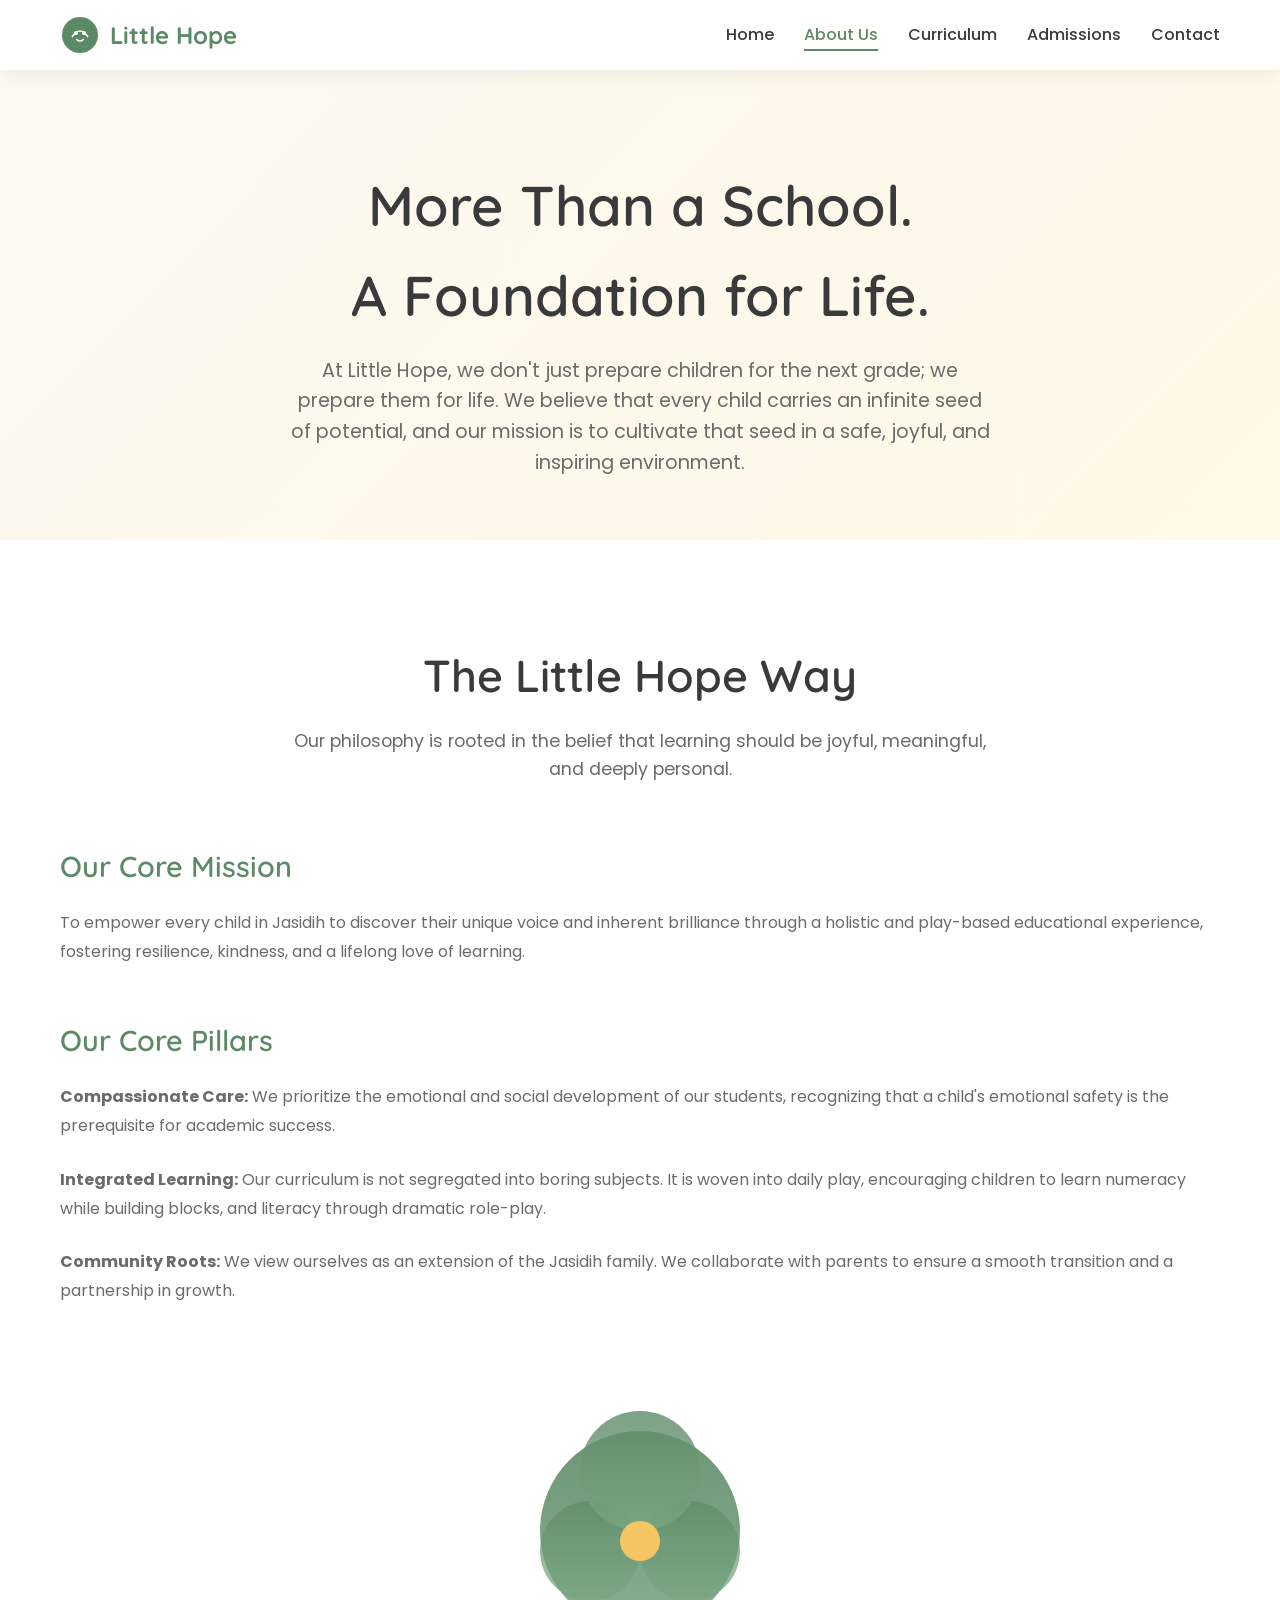
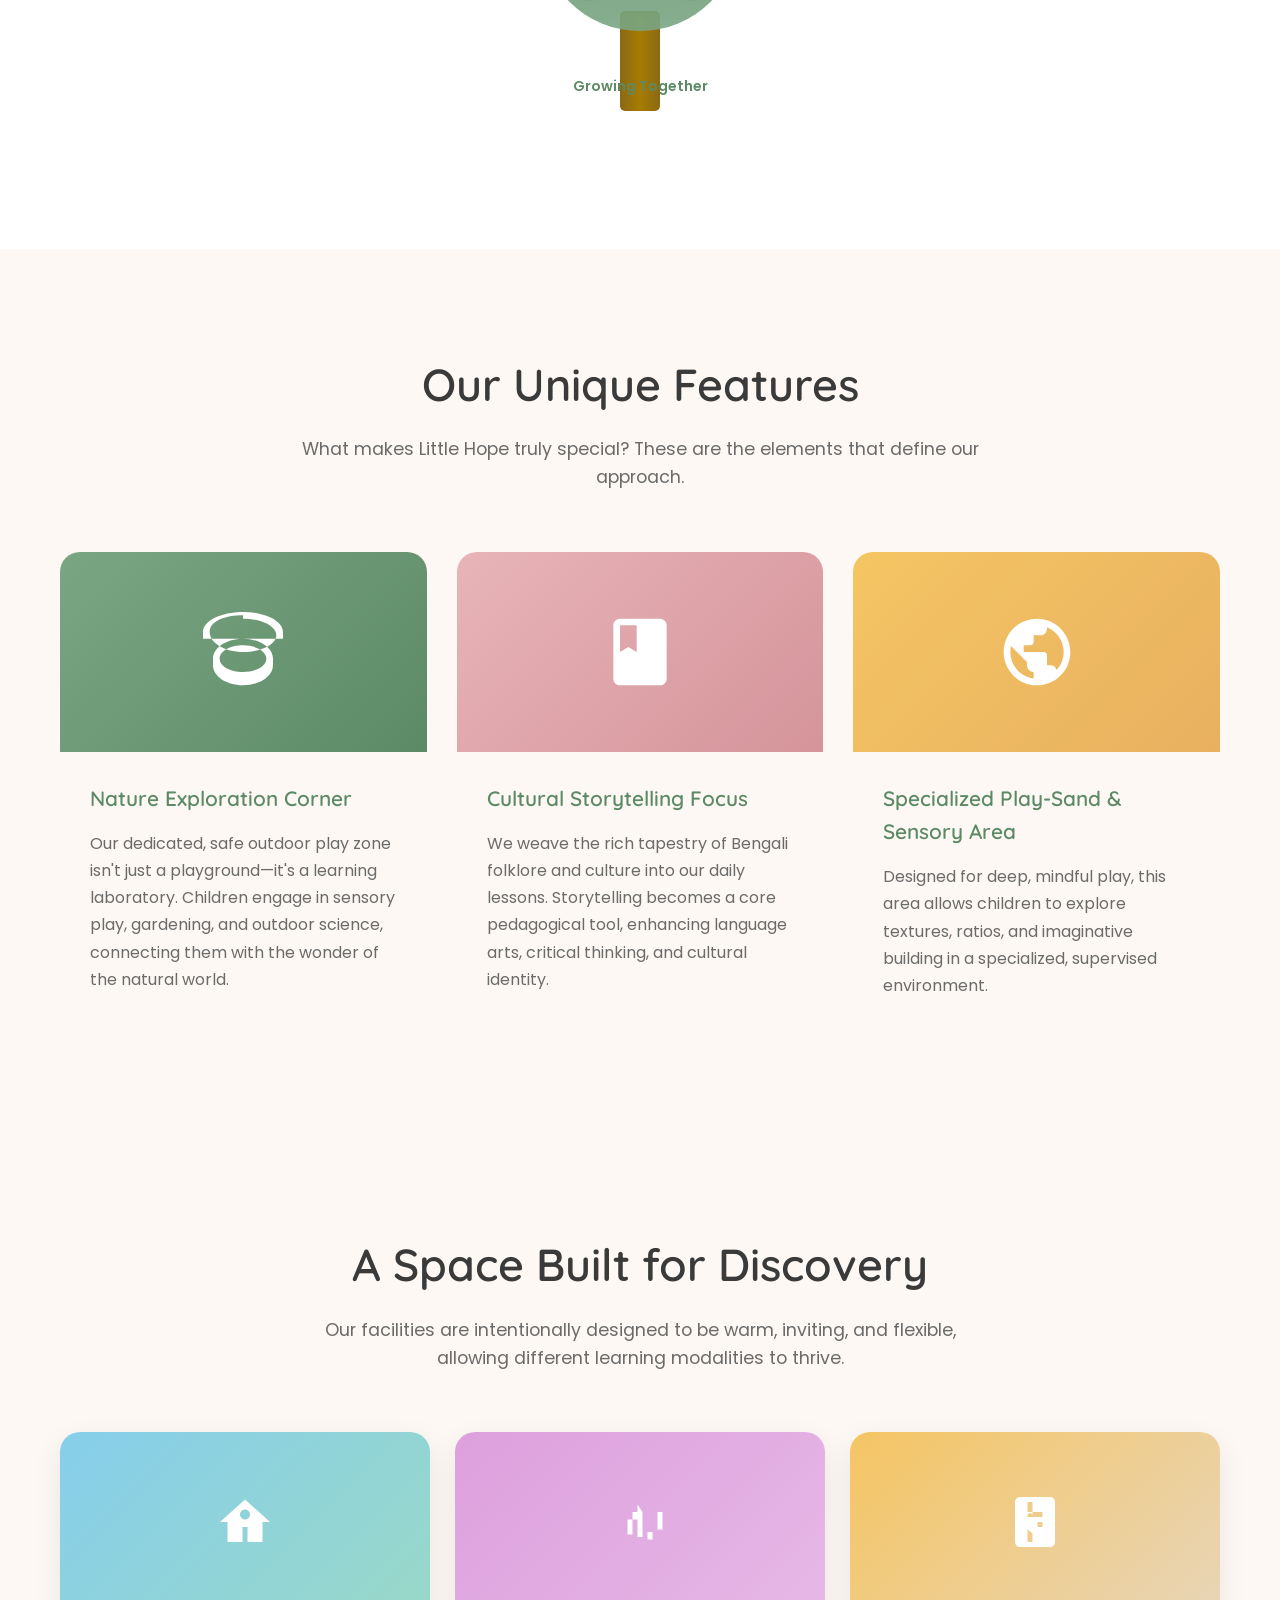
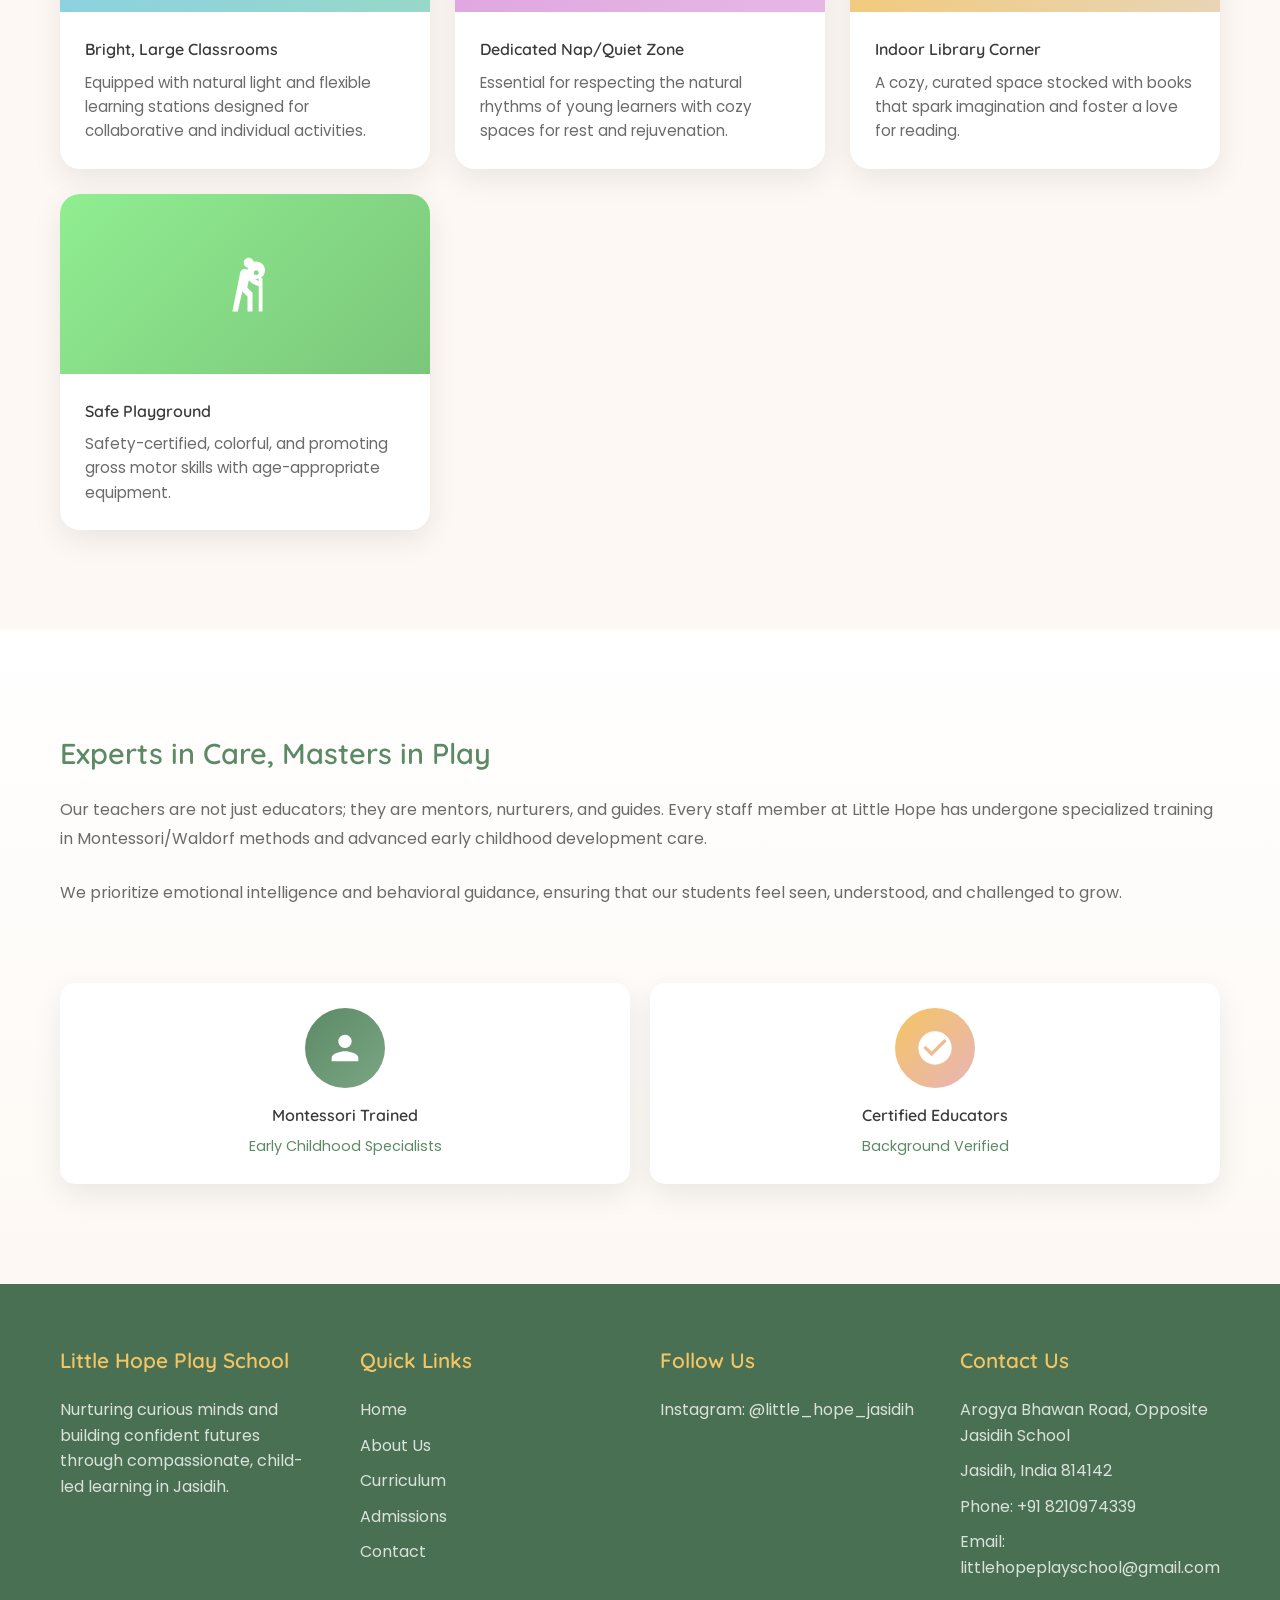
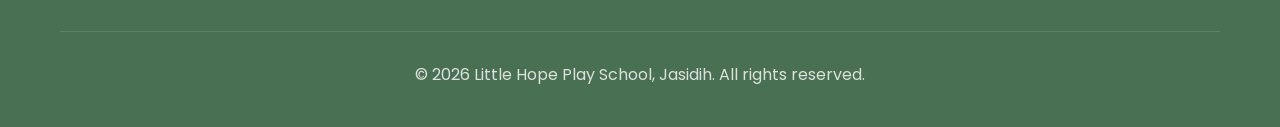
==== about.html @ 95cbd455 "Add files via upload" ====
<!DOCTYPE html>
<html lang="en">
<head>
    <meta charset="UTF-8">
    <meta name="viewport" content="width=device-width, initial-scale=1.0">
    <title>About Us | Little Hope Play School, Jasidih</title>
    <meta name="description" content="Learn about Little Hope Play School's philosophy, mission, and commitment to nurturing young minds in Jasidih.">
    <link rel="stylesheet" href="css/style.css">
</head>
<body>
    <nav class="navbar">
        <div class="container">
            <a href="index.html" class="logo">
                <svg viewBox="0 0 100 100">
                    <circle cx="50" cy="50" r="45" fill="#5D8A66"/>
                    <path d="M30 55 Q50 25 70 55" stroke="white" stroke-width="4" fill="none"/>
                    <circle cx="40" cy="45" r="5" fill="white"/>
                    <circle cx="60" cy="45" r="5" fill="white"/>
                    <path d="M40 60 Q50 70 60 60" stroke="white" stroke-width="3" fill="none"/>
                </svg>
                Little Hope
            </a>
            <ul class="nav-links">
                <li><a href="index.html">Home</a></li>
                <li><a href="about.html" class="active">About Us</a></li>
                <li><a href="curriculum.html">Curriculum</a></li>
                <li><a href="admissions.html">Admissions</a></li>
                <li><a href="contact.html">Contact</a></li>
            </ul>
            <div class="mobile-menu-btn">
                <span></span>
                <span></span>
                <span></span>
            </div>
        </div>
    </nav>

    <div class="mobile-menu">
        <a href="index.html">Home</a>
        <a href="about.html">About Us</a>
        <a href="curriculum.html">Curriculum</a>
        <a href="admissions.html">Admissions</a>
        <a href="contact.html">Contact</a>
    </div>

    <section class="hero-page">
        <div class="container">
            <h1>More Than a School.<br>A Foundation for Life.</h1>
            <p>At Little Hope, we don't just prepare children for the next grade; we prepare them for life. We believe that every child carries an infinite seed of potential, and our mission is to cultivate that seed in a safe, joyful, and inspiring environment.</p>
        </div>
    </section>

    <section class="section philosophy-section">
        <div class="container">
            <div class="section-header">
                <h2>The Little Hope Way</h2>
                <p>Our philosophy is rooted in the belief that learning should be joyful, meaningful, and deeply personal.</p>
            </div>
            <div class="philosophy-content">
                <div class="philosophy-text animate-on-scroll">
                    <h3>Our Core Mission</h3>
                    <p>To empower every child in Jasidih to discover their unique voice and inherent brilliance through a holistic and play-based educational experience, fostering resilience, kindness, and a lifelong love of learning.</p>
                    <br>
                    <h3>Our Core Pillars</h3>
                    <p><strong>Compassionate Care:</strong> We prioritize the emotional and social development of our students, recognizing that a child's emotional safety is the prerequisite for academic success.</p>
                    <p><strong>Integrated Learning:</strong> Our curriculum is not segregated into boring subjects. It is woven into daily play, encouraging children to learn numeracy while building blocks, and literacy through dramatic role-play.</p>
                    <p><strong>Community Roots:</strong> We view ourselves as an extension of the Jasidih family. We collaborate with parents to ensure a smooth transition and a partnership in growth.</p>
                </div>
                <div class="philosophy-visual animate-on-scroll">
                    <svg class="tree-visual" viewBox="0 0 300 350">
                        <defs>
                            <linearGradient id="trunkGrad" x1="0%" y1="0%" x2="100%" y2="0%">
                                <stop offset="0%" style="stop-color:#8B6914"/>
                                <stop offset="50%" style="stop-color:#A67C00"/>
                                <stop offset="100%" style="stop-color:#8B6914"/>
                            </linearGradient>
                            <linearGradient id="leafGrad" x1="0%" y1="0%" x2="0%" y2="100%">
                                <stop offset="0%" style="stop-color:#5D8A66"/>
                                <stop offset="100%" style="stop-color:#7AA683"/>
                            </linearGradient>
                        </defs>
                        <rect x="130" y="220" width="40" height="100" fill="url(#trunkGrad)" rx="5"/>
                        <circle cx="150" cy="140" r="100" fill="url(#leafGrad)" opacity="0.9"/>
                        <circle cx="100" cy="160" r="50" fill="url(#leafGrad)" opacity="0.7"/>
                        <circle cx="200" cy="160" r="50" fill="url(#leafGrad)" opacity="0.7"/>
                        <circle cx="150" cy="80" r="60" fill="url(#leafGrad)" opacity="0.8"/>
                        <circle cx="150" cy="150" r="20" fill="#F5C563"/>
                        <text x="150" y="300" text-anchor="middle" fill="#5D8A66" font-size="14" font-weight="600">Growing Together</text>
                    </svg>
                </div>
            </div>
        </div>
    </section>

    <section class="section">
        <div class="container">
            <div class="section-header">
                <h2>Our Unique Features</h2>
                <p>What makes Little Hope truly special? These are the elements that define our approach.</p>
            </div>
            <div class="features-grid">
                <div class="feature-card animate-on-scroll">
                    <div class="feature-image">
                        <svg viewBox="0 0 24 24">
                            <path d="M12 22c4.97 0 9-2.69 9-6v-2c0-3.31-4.03-6-9-6s-9 2.69-9 6v2c0 3.31 4.03 6 9 6zm0-12c3.87 0 7 1.79 7 4s-3.13 4-7 4-7-1.79-7-4 3.13-4 7-4zm0-8c5.52 0 10 2.24 10 5s-4.48 5-10 5S2 9.24 2 6s4.48-5 10-5zm0-2c-6.63 0-12 2.69-12 6v2h24v-2c0-3.31-5.37-6-12-6z"/>
                        </svg>
                    </div>
                    <div class="feature-content">
                        <h3>Nature Exploration Corner</h3>
                        <p>Our dedicated, safe outdoor play zone isn't just a playground—it's a learning laboratory. Children engage in sensory play, gardening, and outdoor science, connecting them with the wonder of the natural world.</p>
                    </div>
                </div>
                <div class="feature-card animate-on-scroll">
                    <div class="feature-image" style="background: linear-gradient(135deg, #E8B4B8, #D4949A);">
                        <svg viewBox="0 0 24 24">
                            <path d="M18 2H6c-1.1 0-2 .9-2 2v16c0 1.1.9 2 2 2h12c1.1 0 2-.9 2-2V4c0-1.1-.9-2-2-2zM6 4h5v8l-2.5-1.5L6 12V4z"/>
                        </svg>
                    </div>
                    <div class="feature-content">
                        <h3>Cultural Storytelling Focus</h3>
                        <p>We weave the rich tapestry of Bengali folklore and culture into our daily lessons. Storytelling becomes a core pedagogical tool, enhancing language arts, critical thinking, and cultural identity.</p>
                    </div>
                </div>
                <div class="feature-card animate-on-scroll">
                    <div class="feature-image" style="background: linear-gradient(135deg, #F5C563, #E8B060);">
                        <svg viewBox="0 0 24 24">
                            <path d="M12 2C6.48 2 2 6.48 2 12s4.48 10 10 10 10-4.48 10-10S17.52 2 12 2zm-1 17.93c-3.95-.49-7-3.85-7-7.93 0-.62.08-1.21.21-1.79L9 15v1c0 1.1.9 2 2 2v1.93zm6.9-2.54c-.26-.81-1-1.39-1.9-1.39h-1v-3c0-.55-.45-1-1-1H8v-2h2c.55 0 1-.45 1-1V7h2c1.1 0 2-.9 2-2v-.41c2.93 1.19 5 4.06 5 7.41 0 2.08-.8 3.97-2.1 5.39z"/>
                        </svg>
                    </div>
                    <div class="feature-content">
                        <h3>Specialized Play-Sand & Sensory Area</h3>
                        <p>Designed for deep, mindful play, this area allows children to explore textures, ratios, and imaginative building in a specialized, supervised environment.</p>
                    </div>
                </div>
            </div>
        </div>
    </section>

    <section class="section" style="background: var(--cream);">
        <div class="container">
            <div class="section-header">
                <h2>A Space Built for Discovery</h2>
                <p>Our facilities are intentionally designed to be warm, inviting, and flexible, allowing different learning modalities to thrive.</p>
            </div>
            <div class="facilities-gallery">
                <div class="facility-item animate-on-scroll">
                    <div class="facility-image" style="background: linear-gradient(135deg, #87CEEB, #98D8C8);">
                        <svg viewBox="0 0 24 24">
                            <path d="M12 3L2 12h3v8h6v-6h2v6h6v-8h3L12 3zm0 8c-1.1 0-2-.9-2-2s.9-2 2-2 2 .9 2 2-.9 2-2 2z"/>
                        </svg>
                    </div>
                    <div class="facility-info">
                        <h4>Bright, Large Classrooms</h4>
                        <p>Equipped with natural light and flexible learning stations designed for collaborative and individual activities.</p>
                    </div>
                </div>
                <div class="facility-item animate-on-scroll">
                    <div class="facility-image" style="background: linear-gradient(135deg, #DDA0DD, #E6B8E6);">
                        <svg viewBox="0 0 24 24">
                            <path d="M9 11H7v6h2v-6zm4-3h-2v10h2V8zm4 8h-2v3h2v-3zm4-8h-2v7h2V5zm-8 0H9v3h2V5z"/>
                        </svg>
                    </div>
                    <div class="facility-info">
                        <h4>Dedicated Nap/Quiet Zone</h4>
                        <p>Essential for respecting the natural rhythms of young learners with cozy spaces for rest and rejuvenation.</p>
                    </div>
                </div>
                <div class="facility-item animate-on-scroll">
                    <div class="facility-image" style="background: linear-gradient(135deg, #F5C563, #E8D5B7);">
                        <svg viewBox="0 0 24 24">
                            <path d="M18 2H6c-1.1 0-2 .9-2 2v16c0 1.1.9 2 2 2h12c1.1 0 2-.9 2-2V4c0-1.1-.9-2-2-2zM9 4h2v5l-1-.75L9 9V4zm6 16H9v-5l1 .75 1 .75V20zm0-6h-2v-2h2v2zm0-4H9v-2h6v2z"/>
                        </svg>
                    </div>
                    <div class="facility-info">
                        <h4>Indoor Library Corner</h4>
                        <p>A cozy, curated space stocked with books that spark imagination and foster a love for reading.</p>
                    </div>
                </div>
                <div class="facility-item animate-on-scroll">
                    <div class="facility-image" style="background: linear-gradient(135deg, #90EE90, #7BC67B);">
                        <svg viewBox="0 0 24 24">
                            <path d="M13.5 5.5c1.1 0 2-.9 2-2s-.9-2-2-2-2 .9-2 2 .9 2 2 2zm4 5.28c-1.23-.37-2.22-1.17-2.8-2.18l-1-1.6c-.41-.65-1.11-1-1.84-1-.78 0-1.59.5-1.78 1.44S7 23 7 23h2.1l1.8-8 2.1 2v6h2v-7.5l-2.1-2 .6-3c1 1.15 2.41 2.01 4 2.34V23H19V9.78c-.52-.28-1.08-.52-1.5-.77zM16.5 3c-1.93 0-3.5 1.57-3.5 3.5s1.57 3.5 3.5 3.5 3.5-1.57 3.5-3.5-1.57-3.5-3.5-3.5zm0 5.5c-.55 0-1-.45-1-1s.45-1 1-1 1 .45 1 1-.45 1-1 1z"/>
                        </svg>
                    </div>
                    <div class="facility-info">
                        <h4>Safe Playground</h4>
                        <p>Safety-certified, colorful, and promoting gross motor skills with age-appropriate equipment.</p>
                    </div>
                </div>
            </div>
        </div>
    </section>

    <section class="section educators-section">
        <div class="container">
            <div class="educators-content">
                <div class="educators-text animate-on-scroll">
                    <h3>Experts in Care, Masters in Play</h3>
                    <p>Our teachers are not just educators; they are mentors, nurturers, and guides. Every staff member at Little Hope has undergone specialized training in Montessori/Waldorf methods and advanced early childhood development care.</p>
                    <p>We prioritize emotional intelligence and behavioral guidance, ensuring that our students feel seen, understood, and challenged to grow.</p>
                </div>
                <div class="educators-visual animate-on-scroll">
                    <div class="educator-card">
                        <div class="educator-avatar">
                            <svg viewBox="0 0 24 24">
                                <path d="M12 12c2.21 0 4-1.79 4-4s-1.79-4-4-4-4 1.79-4 4 1.79 4 4 4zm0 2c-2.67 0-8 1.34-8 4v2h16v-2c0-2.66-5.33-4-8-4z"/>
                            </svg>
                        </div>
                        <h4>Montessori Trained</h4>
                        <span>Early Childhood Specialists</span>
                    </div>
                    <div class="educator-card">
                        <div class="educator-avatar" style="background: linear-gradient(135deg, var(--secondary), var(--accent));">
                            <svg viewBox="0 0 24 24">
                                <path d="M12 2C6.48 2 2 6.48 2 12s4.48 10 10 10 10-4.48 10-10S17.52 2 12 2zm-2 15l-5-5 1.41-1.41L10 14.17l7.59-7.59L19 8l-9 9z"/>
                            </svg>
                        </div>
                        <h4>Certified Educators</h4>
                        <span>Background Verified</span>
                    </div>
                </div>
            </div>
        </div>
    </section>

    <footer class="footer">
        <div class="container">
            <div class="footer-grid">
                <div>
                    <h4>Little Hope Play School</h4>
                    <p>Nurturing curious minds and building confident futures through compassionate, child-led learning in Jasidih.</p>
                </div>
                <div>
                    <h4>Quick Links</h4>
                    <p><a href="index.html">Home</a></p>
                    <p><a href="about.html">About Us</a></p>
                    <p><a href="curriculum.html">Curriculum</a></p>
                    <p><a href="admissions.html">Admissions</a></p>
                    <p><a href="contact.html">Contact</a></p>
                </div>
                <div>
                    <h4>Follow Us</h4>
                    <p><a href="https://instagram.com/little_hope_jasidih" target="_blank">Instagram: @little_hope_jasidih</a></p>
                </div>
                <div>
                    <h4>Contact Us</h4>
                    <p>Arogya Bhawan Road, Opposite Jasidih School</p>
                    <p>Jasidih, India 814142</p>
                    <p>Phone: +91 8210974339</p>
                    <p>Email: littlehopeplayschool@gmail.com</p>
                </div>
            </div>
            <div class="footer-bottom">
                <p>&copy; 2026 Little Hope Play School, Jasidih. All rights reserved.</p>
            </div>
        </div>
    </footer>

    <script src="js/script.js"></script>
</body>
</html>
---- css/style.css ----
@import url('https://fonts.googleapis.com/css2?family=Poppins:wght@300;400;500;600;700&family=Quicksand:wght@400;500;600;700&display=swap');

:root {
    --primary: #5D8A66;
    --primary-light: #7AA683;
    --primary-dark: #4A7053;
    --secondary: #F5C563;
    --accent: #E8B4B8;
    --cream: #FDF8F3;
    --light-wood: #E8D5B7;
    --pale-yellow: #FFF9E6;
    --white: #FFFFFF;
    --text-dark: #3A3A3A;
    --text-light: #6B6B6B;
    --shadow: rgba(0, 0, 0, 0.08);
    --shadow-hover: rgba(0, 0, 0, 0.15);
}

* {
    margin: 0;
    padding: 0;
    box-sizing: border-box;
}

html {
    scroll-behavior: smooth;
}

body {
    font-family: 'Poppins', sans-serif;
    background-color: var(--cream);
    color: var(--text-dark);
    line-height: 1.6;
    overflow-x: hidden;
}

h1, h2, h3, h4, h5, h6 {
    font-family: 'Quicksand', sans-serif;
    font-weight: 600;
}

a {
    text-decoration: none;
    color: inherit;
}

img {
    max-width: 100%;
    height: auto;
}

.container {
    max-width: 1200px;
    margin: 0 auto;
    padding: 0 20px;
}

.btn {
    display: inline-flex;
    align-items: center;
    gap: 8px;
    padding: 14px 28px;
    border-radius: 50px;
    font-weight: 500;
    font-size: 1rem;
    cursor: pointer;
    transition: all 0.3s ease;
    border: none;
}

.btn-primary {
    background: linear-gradient(135deg, var(--primary), var(--primary-light));
    color: var(--white);
    box-shadow: 0 4px 15px rgba(93, 138, 102, 0.3);
}

.btn-primary:hover {
    transform: translateY(-2px);
    box-shadow: 0 6px 20px rgba(93, 138, 102, 0.4);
}

.btn-secondary {
    background: transparent;
    color: var(--primary);
    border: 2px solid var(--primary);
}

.btn-secondary:hover {
    background: var(--primary);
    color: var(--white);
}

.navbar {
    position: fixed;
    top: 0;
    left: 0;
    right: 0;
    background: rgba(255, 255, 255, 0.95);
    backdrop-filter: blur(10px);
    z-index: 1000;
    padding: 15px 0;
    box-shadow: 0 2px 20px var(--shadow);
}

.navbar .container {
    display: flex;
    justify-content: space-between;
    align-items: center;
}

.logo {
    display: flex;
    align-items: center;
    gap: 10px;
    font-family: 'Quicksand', sans-serif;
    font-size: 1.5rem;
    font-weight: 700;
    color: var(--primary);
}

.logo svg {
    width: 40px;
    height: 40px;
}

.nav-links {
    display: flex;
    gap: 30px;
    list-style: none;
}

.nav-links a {
    font-weight: 500;
    color: var(--text-dark);
    transition: color 0.3s ease;
    position: relative;
}

.nav-links a::after {
    content: '';
    position: absolute;
    bottom: -5px;
    left: 0;
    width: 0;
    height: 2px;
    background: var(--primary);
    transition: width 0.3s ease;
}

.nav-links a:hover::after,
.nav-links a.active::after {
    width: 100%;
}

.nav-links a:hover,
.nav-links a.active {
    color: var(--primary);
}

.mobile-menu-btn {
    display: none;
    flex-direction: column;
    gap: 5px;
    cursor: pointer;
    padding: 5px;
}

.mobile-menu-btn span {
    width: 25px;
    height: 3px;
    background: var(--primary);
    border-radius: 3px;
    transition: all 0.3s ease;
}

.mobile-menu {
    display: none;
    position: fixed;
    top: 70px;
    left: 0;
    right: 0;
    background: var(--white);
    padding: 20px;
    box-shadow: 0 10px 30px var(--shadow);
}

.mobile-menu.active {
    display: block;
}

.mobile-menu a {
    display: block;
    padding: 15px 0;
    border-bottom: 1px solid rgba(0,0,0,0.05);
    font-weight: 500;
}

.hero {
    min-height: 100vh;
    display: flex;
    align-items: center;
    padding-top: 80px;
    background: linear-gradient(135deg, var(--cream) 0%, var(--pale-yellow) 100%);
    position: relative;
    overflow: hidden;
}

.hero .container {
    display: flex;
    align-items: center;
    justify-content: space-between;
    gap: 50px;
}

.hero::before {
    content: '';
    position: absolute;
    top: -50%;
    right: -20%;
    width: 60%;
    height: 150%;
    background: radial-gradient(circle, rgba(245, 197, 99, 0.2) 0%, transparent 70%);
    border-radius: 50%;
}

.hero-content {
    flex: 1;
    max-width: 600px;
    z-index: 1;
}

.hero-image {
    flex: 1;
    display: flex;
    justify-content: flex-end;
    align-items: center;
    max-width: 600px;
}

.hero-image img {
    border-radius: 30px;
    box-shadow: 0 30px 60px var(--shadow);
    max-width: 100%;
    height: auto;
}

.hero h1 {
    font-size: clamp(2.5rem, 5vw, 4rem);
    color: var(--text-dark);
    margin-bottom: 20px;
    line-height: 1.2;
}

.hero h1 span {
    color: var(--primary);
}

.hero p {
    font-size: 1.2rem;
    color: var(--text-light);
    margin-bottom: 30px;
}

.hero-btns {
    display: flex;
    gap: 15px;
    flex-wrap: wrap;
}

.hero-image {
    position: absolute;
    right: 5%;
    bottom: 10%;
    width: 45%;
    max-width: 600px;
}

.hero-image img {
    border-radius: 30px;
    box-shadow: 0 30px 60px var(--shadow);
}

.section {
    padding: 100px 0;
}

.section-header {
    text-align: center;
    max-width: 700px;
    margin: 0 auto 60px;
}

.section-header h2 {
    font-size: clamp(2rem, 4vw, 2.8rem);
    color: var(--text-dark);
    margin-bottom: 15px;
}

.section-header p {
    color: var(--text-light);
    font-size: 1.1rem;
}

.trust-pillars {
    background: var(--white);
}

.pillars-grid {
    display: grid;
    grid-template-columns: repeat(auto-fit, minmax(300px, 1fr));
    gap: 30px;
}

.pillar-card {
    background: var(--cream);
    padding: 40px 30px;
    border-radius: 20px;
    text-align: center;
    transition: all 0.4s ease;
    border: 2px solid transparent;
}

.pillar-card:hover {
    transform: translateY(-10px);
    border-color: var(--primary-light);
    box-shadow: 0 20px 40px var(--shadow);
}

.pillar-icon {
    width: 80px;
    height: 80px;
    background: linear-gradient(135deg, var(--primary), var(--primary-light));
    border-radius: 50%;
    display: flex;
    align-items: center;
    justify-content: center;
    margin: 0 auto 25px;
    transition: transform 0.4s ease;
}

.pillar-card:hover .pillar-icon {
    transform: scale(1.1);
}

.pillar-icon svg {
    width: 40px;
    height: 40px;
    fill: var(--white);
}

.pillar-card h3 {
    font-size: 1.4rem;
    color: var(--primary);
    margin-bottom: 15px;
}

.pillar-card p {
    color: var(--text-light);
    line-height: 1.7;
}

.curriculum-sneak {
    background: linear-gradient(180deg, var(--cream) 0%, var(--pale-yellow) 100%);
}

.curriculum-content {
    display: grid;
    grid-template-columns: 1fr 1fr;
    gap: 50px;
    align-items: center;
}

.curriculum-text h3 {
    font-size: 1.8rem;
    color: var(--primary);
    margin-bottom: 20px;
}

.curriculum-text p {
    color: var(--text-light);
    margin-bottom: 25px;
    line-height: 1.8;
}

.curriculum-image {
    position: relative;
}

.curriculum-image img {
    border-radius: 20px;
    box-shadow: 0 20px 40px var(--shadow);
}

.testimonials {
    background: var(--white);
}

.testimonials-slider {
    display: flex;
    gap: 30px;
    overflow-x: auto;
    scroll-snap-type: x mandatory;
    -webkit-overflow-scrolling: touch;
    scrollbar-width: none;
    padding: 20px 0;
}

.testimonials-slider::-webkit-scrollbar {
    display: none;
}

.testimonial-card {
    flex: 0 0 350px;
    background: var(--cream);
    padding: 35px;
    border-radius: 20px;
    scroll-snap-align: start;
    position: relative;
}

.testimonial-card::before {
    content: '"';
    position: absolute;
    top: 20px;
    right: 30px;
    font-size: 5rem;
    font-family: Georgia, serif;
    color: var(--primary-light);
    opacity: 0.3;
}

.testimonial-card p {
    font-style: italic;
    color: var(--text-dark);
    margin-bottom: 20px;
    line-height: 1.7;
}

.testimonial-author {
    display: flex;
    align-items: center;
    gap: 15px;
}

.author-avatar {
    width: 50px;
    height: 50px;
    background: linear-gradient(135deg, var(--primary), var(--secondary));
    border-radius: 50%;
    display: flex;
    align-items: center;
    justify-content: center;
    color: var(--white);
    font-weight: 600;
}

.author-info h4 {
    color: var(--text-dark);
    font-weight: 600;
}

.author-info span {
    color: var(--text-light);
    font-size: 0.9rem;
}

.location-tease {
    background: linear-gradient(180deg, var(--cream) 0%, var(--white) 100%);
}

.location-content {
    display: grid;
    grid-template-columns: 1fr 1fr;
    gap: 50px;
    align-items: center;
}

.location-text h3 {
    font-size: 1.8rem;
    color: var(--primary);
    margin-bottom: 20px;
}

.location-text p {
    color: var(--text-light);
    margin-bottom: 25px;
}

.location-map {
    border-radius: 20px;
    overflow: hidden;
    box-shadow: 0 20px 40px var(--shadow);
}

.location-map iframe {
    width: 100%;
    height: 350px;
    border: none;
}

.footer {
    background: var(--primary-dark);
    color: var(--white);
    padding: 60px 0 30px;
}

.footer-grid {
    display: grid;
    grid-template-columns: repeat(auto-fit, minmax(250px, 1fr));
    gap: 40px;
    margin-bottom: 40px;
}

.footer h4 {
    font-size: 1.3rem;
    margin-bottom: 20px;
    color: var(--secondary);
}

.footer p, .footer a {
    color: rgba(255, 255, 255, 0.8);
    margin-bottom: 10px;
}

.footer a:hover {
    color: var(--secondary);
}

.footer-bottom {
    text-align: center;
    padding-top: 30px;
    border-top: 1px solid rgba(255, 255, 255, 0.1);
}

.hero-page {
    min-height: 60vh;
    display: flex;
    align-items: center;
    justify-content: center;
    text-align: center;
    padding-top: 100px;
    background: linear-gradient(135deg, var(--cream) 0%, var(--pale-yellow) 100%);
}

.hero-page h1 {
    font-size: clamp(2.5rem, 5vw, 3.5rem);
    color: var(--text-dark);
    margin-bottom: 15px;
}

.hero-page p {
    font-size: 1.2rem;
    color: var(--text-light);
    max-width: 700px;
}

.philosophy-section {
    background: var(--white);
}

.philosophy-content {
    display: grid;
    grid-template-columns: 1fr 1fr;
    gap: 60px;
    align-items: center;
}

.philosophy-text h3 {
    font-size: 1.8rem;
    color: var(--primary);
    margin-bottom: 20px;
}

.philosophy-text p {
    color: var(--text-light);
    line-height: 1.8;
    margin-bottom: 25px;
}

.philosophy-visual {
    position: relative;
    text-align: center;
}

.tree-visual {
    width: 300px;
    height: 350px;
    margin: 0 auto;
}

.features-grid {
    display: grid;
    grid-template-columns: repeat(auto-fit, minmax(350px, 1fr));
    gap: 30px;
}

.feature-card {
    background: var(--cream);
    border-radius: 20px;
    overflow: hidden;
    transition: all 0.4s ease;
}

.feature-card:hover {
    transform: translateY(-5px);
    box-shadow: 0 20px 40px var(--shadow);
}

.feature-image {
    height: 200px;
    background: linear-gradient(135deg, var(--primary-light), var(--primary));
    display: flex;
    align-items: center;
    justify-content: center;
}

.feature-image svg {
    width: 80px;
    height: 80px;
    fill: var(--white);
}

.feature-content {
    padding: 30px;
}

.feature-content h3 {
    color: var(--primary);
    margin-bottom: 15px;
    font-size: 1.3rem;
}

.feature-content p {
    color: var(--text-light);
    line-height: 1.7;
}

.facilities-gallery {
    display: grid;
    grid-template-columns: repeat(auto-fit, minmax(280px, 1fr));
    gap: 25px;
}

.facility-item {
    background: var(--white);
    border-radius: 20px;
    overflow: hidden;
    box-shadow: 0 10px 30px var(--shadow);
}

.facility-image {
    height: 180px;
    background: linear-gradient(135deg, var(--secondary), var(--accent));
    display: flex;
    align-items: center;
    justify-content: center;
}

.facility-image svg {
    width: 60px;
    height: 60px;
    fill: var(--white);
}

.facility-info {
    padding: 25px;
}

.facility-info h4 {
    color: var(--text-dark);
    margin-bottom: 8px;
}

.facility-info p {
    color: var(--text-light);
    font-size: 0.95rem;
}

.educators-section {
    background: linear-gradient(180deg, var(--white) 0%, var(--cream) 100%);
}

.educators-content {
    display: grid;
    grid-template-columns: 1fr 1fr;
    gap: 50px;
    align-items: center;
}

.educators-text h3 {
    font-size: 1.8rem;
    color: var(--primary);
    margin-bottom: 20px;
}

.educators-text p {
    color: var(--text-light);
    line-height: 1.8;
    margin-bottom: 25px;
}

.educators-visual {
    display: flex;
    gap: 20px;
}

.educator-card {
    flex: 1;
    background: var(--white);
    border-radius: 15px;
    padding: 25px;
    text-align: center;
    box-shadow: 0 10px 30px var(--shadow);
}

.educator-avatar {
    width: 80px;
    height: 80px;
    background: linear-gradient(135deg, var(--primary), var(--primary-light));
    border-radius: 50%;
    margin: 0 auto 15px;
    display: flex;
    align-items: center;
    justify-content: center;
}

.educator-avatar svg {
    width: 40px;
    height: 40px;
    fill: var(--white);
}

.educator-card h4 {
    color: var(--text-dark);
    margin-bottom: 5px;
}

.educator-card span {
    color: var(--primary);
    font-size: 0.9rem;
}

.program-tabs {
    display: flex;
    gap: 10px;
    margin-bottom: 40px;
    flex-wrap: wrap;
    justify-content: center;
}

.program-tab {
    padding: 12px 25px;
    border: 2px solid var(--primary);
    border-radius: 50px;
    background: transparent;
    color: var(--primary);
    font-weight: 500;
    cursor: pointer;
    transition: all 0.3s ease;
}

.program-tab.active,
.program-tab:hover {
    background: var(--primary);
    color: var(--white);
}

.program-content {
    display: none;
}

.program-content.active {
    display: grid;
    grid-template-columns: 1fr 1fr;
    gap: 40px;
    align-items: center;
}

.program-info h3 {
    font-size: 1.6rem;
    color: var(--primary);
    margin-bottom: 15px;
}

.program-info h4 {
    color: var(--text-light);
    font-weight: 500;
    margin-bottom: 20px;
}

.program-details {
    display: grid;
    gap: 20px;
}

.program-detail-item {
    background: var(--white);
    padding: 20px;
    border-radius: 15px;
    box-shadow: 0 5px 15px var(--shadow);
}

.program-detail-item h5 {
    color: var(--primary);
    margin-bottom: 8px;
    font-size: 1rem;
}

.program-detail-item p {
    color: var(--text-light);
    font-size: 0.95rem;
}

.program-visual {
    position: relative;
}

.program-visual img {
    border-radius: 20px;
    box-shadow: 0 20px 40px var(--shadow);
}

.learning-domains {
    background: var(--white);
}

.domains-grid {
    display: grid;
    grid-template-columns: repeat(auto-fit, minmax(280px, 1fr));
    gap: 30px;
}

.domain-card {
    background: var(--cream);
    padding: 35px;
    border-radius: 20px;
    border-left: 4px solid var(--primary);
    transition: all 0.3s ease;
}

.domain-card:hover {
    transform: translateX(10px);
    box-shadow: 0 15px 30px var(--shadow);
}

.domain-icon {
    width: 60px;
    height: 60px;
    background: linear-gradient(135deg, var(--primary), var(--primary-light));
    border-radius: 15px;
    display: flex;
    align-items: center;
    justify-content: center;
    margin-bottom: 20px;
}

.domain-icon svg {
    width: 30px;
    height: 30px;
    fill: var(--white);
}

.domain-card h3 {
    color: var(--text-dark);
    margin-bottom: 15px;
    font-size: 1.2rem;
}

.domain-card p {
    color: var(--text-light);
    line-height: 1.7;
}

.admission-hero {
    background: linear-gradient(135deg, var(--primary) 0%, var(--primary-light) 100%);
    color: var(--white);
    text-align: center;
}

.admission-hero h1 {
    color: var(--white);
}

.admission-hero p {
    color: rgba(255, 255, 255, 0.9);
}

.admission-steps {
    display: grid;
    grid-template-columns: repeat(auto-fit, minmax(250px, 1fr));
    gap: 30px;
    margin-bottom: 50px;
}

.step-card {
    background: var(--white);
    padding: 35px 25px;
    border-radius: 20px;
    text-align: center;
    box-shadow: 0 10px 30px var(--shadow);
    position: relative;
}

.step-number {
    width: 50px;
    height: 50px;
    background: linear-gradient(135deg, var(--primary), var(--primary-light));
    border-radius: 50%;
    display: flex;
    align-items: center;
    justify-content: center;
    color: var(--white);
    font-weight: 700;
    font-size: 1.3rem;
    margin: 0 auto 20px;
}

.step-card h3 {
    color: var(--text-dark);
    margin-bottom: 10px;
}

.step-card p {
    color: var(--text-light);
}

.step-arrow {
    position: absolute;
    right: -20px;
    top: 50%;
    transform: translateY(-50%);
    color: var(--primary);
    font-size: 2rem;
}

.admission-info {
    background: var(--white);
}

.info-grid {
    display: grid;
    grid-template-columns: repeat(auto-fit, minmax(300px, 1fr));
    gap: 30px;
}

.info-card {
    background: var(--cream);
    padding: 30px;
    border-radius: 20px;
}

.info-card h4 {
    color: var(--primary);
    margin-bottom: 15px;
    font-size: 1.2rem;
}

.info-card ul {
    list-style: none;
}

.info-card li {
    color: var(--text-light);
    padding: 8px 0;
    border-bottom: 1px solid rgba(0,0,0,0.05);
}

.info-card li:last-child {
    border-bottom: none;
}

.contact-section {
    background: linear-gradient(180deg, var(--cream) 0%, var(--white) 100%);
}

.contact-grid {
    display: grid;
    grid-template-columns: 1fr 1fr;
    gap: 50px;
}

.contact-form {
    background: var(--white);
    padding: 40px;
    border-radius: 20px;
    box-shadow: 0 20px 40px var(--shadow);
}

.form-group {
    margin-bottom: 20px;
}

.form-group label {
    display: block;
    margin-bottom: 8px;
    color: var(--text-dark);
    font-weight: 500;
}

.form-group input,
.form-group select,
.form-group textarea {
    width: 100%;
    padding: 15px;
    border: 2px solid #eee;
    border-radius: 10px;
    font-family: inherit;
    font-size: 1rem;
    transition: border-color 0.3s ease;
}

.form-group input:focus,
.form-group select:focus,
.form-group textarea:focus {
    outline: none;
    border-color: var(--primary);
}

.contact-info {
    padding: 20px 0;
}

.contact-info h3 {
    color: var(--primary);
    margin-bottom: 25px;
    font-size: 1.6rem;
}

.contact-details {
    display: grid;
    gap: 25px;
}

.contact-item {
    display: flex;
    gap: 15px;
    align-items: flex-start;
}

.contact-icon {
    width: 50px;
    height: 50px;
    background: linear-gradient(135deg, var(--primary), var(--primary-light));
    border-radius: 15px;
    display: flex;
    align-items: center;
    justify-content: center;
    flex-shrink: 0;
}

.contact-icon svg {
    width: 25px;
    height: 25px;
    fill: var(--white);
}

.contact-item h4 {
    color: var(--text-dark);
    margin-bottom: 5px;
}

.contact-item p,
.contact-item a {
    color: var(--text-light);
}

.contact-item a:hover {
    color: var(--primary);
}

.contact-map {
    margin-top: 30px;
    border-radius: 20px;
    overflow: hidden;
    box-shadow: 0 10px 30px var(--shadow);
}

.contact-map iframe {
    width: 100%;
    height: 300px;
    border: none;
}

@media (max-width: 992px) {
    .hero .container {
        flex-direction: column;
        text-align: center;
    }

    .hero-content {
        max-width: 100%;
    }

    .hero-btns {
        justify-content: center;
    }

    .hero-image {
        display: none;
    }

    .curriculum-content,
    .location-content,
    .philosophy-content,
    .educators-content,
    .program-content.active,
    .contact-grid {
        grid-template-columns: 1fr;
    }

    .program-visual {
        order: -1;
    }
}

    .hero-btns {
        justify-content: center;
    }

    .hero-image {
        display: none;
    }

    .curriculum-content,
    .location-content,
    .philosophy-content,
    .educators-content,
    .program-content.active,
    .contact-grid {
        grid-template-columns: 1fr;
    }

    .program-visual {
        order: -1;
    }

    .step-arrow {
        display: none;
    }
}

@media (max-width: 768px) {
    .nav-links {
        display: none;
    }

    .mobile-menu-btn {
        display: flex;
    }

    .section {
        padding: 60px 0;
    }

    .pillars-grid,
    .features-grid,
    .domains-grid {
        grid-template-columns: 1fr;
    }

    .program-tabs {
        flex-direction: column;
        align-items: stretch;
    }

    .educators-visual {
        flex-direction: column;
    }

    .contact-form {
        padding: 25px;
    }
}

@keyframes fadeInUp {
    from {
        opacity: 0;
        transform: translateY(30px);
    }
    to {
        opacity: 1;
        transform: translateY(0);
    }
}

.animate-on-scroll {
    opacity: 0;
    transform: translateY(30px);
    transition: all 0.6s ease;
}

.animate-on-scroll.visible {
    opacity: 1;
    transform: translateY(0);
}
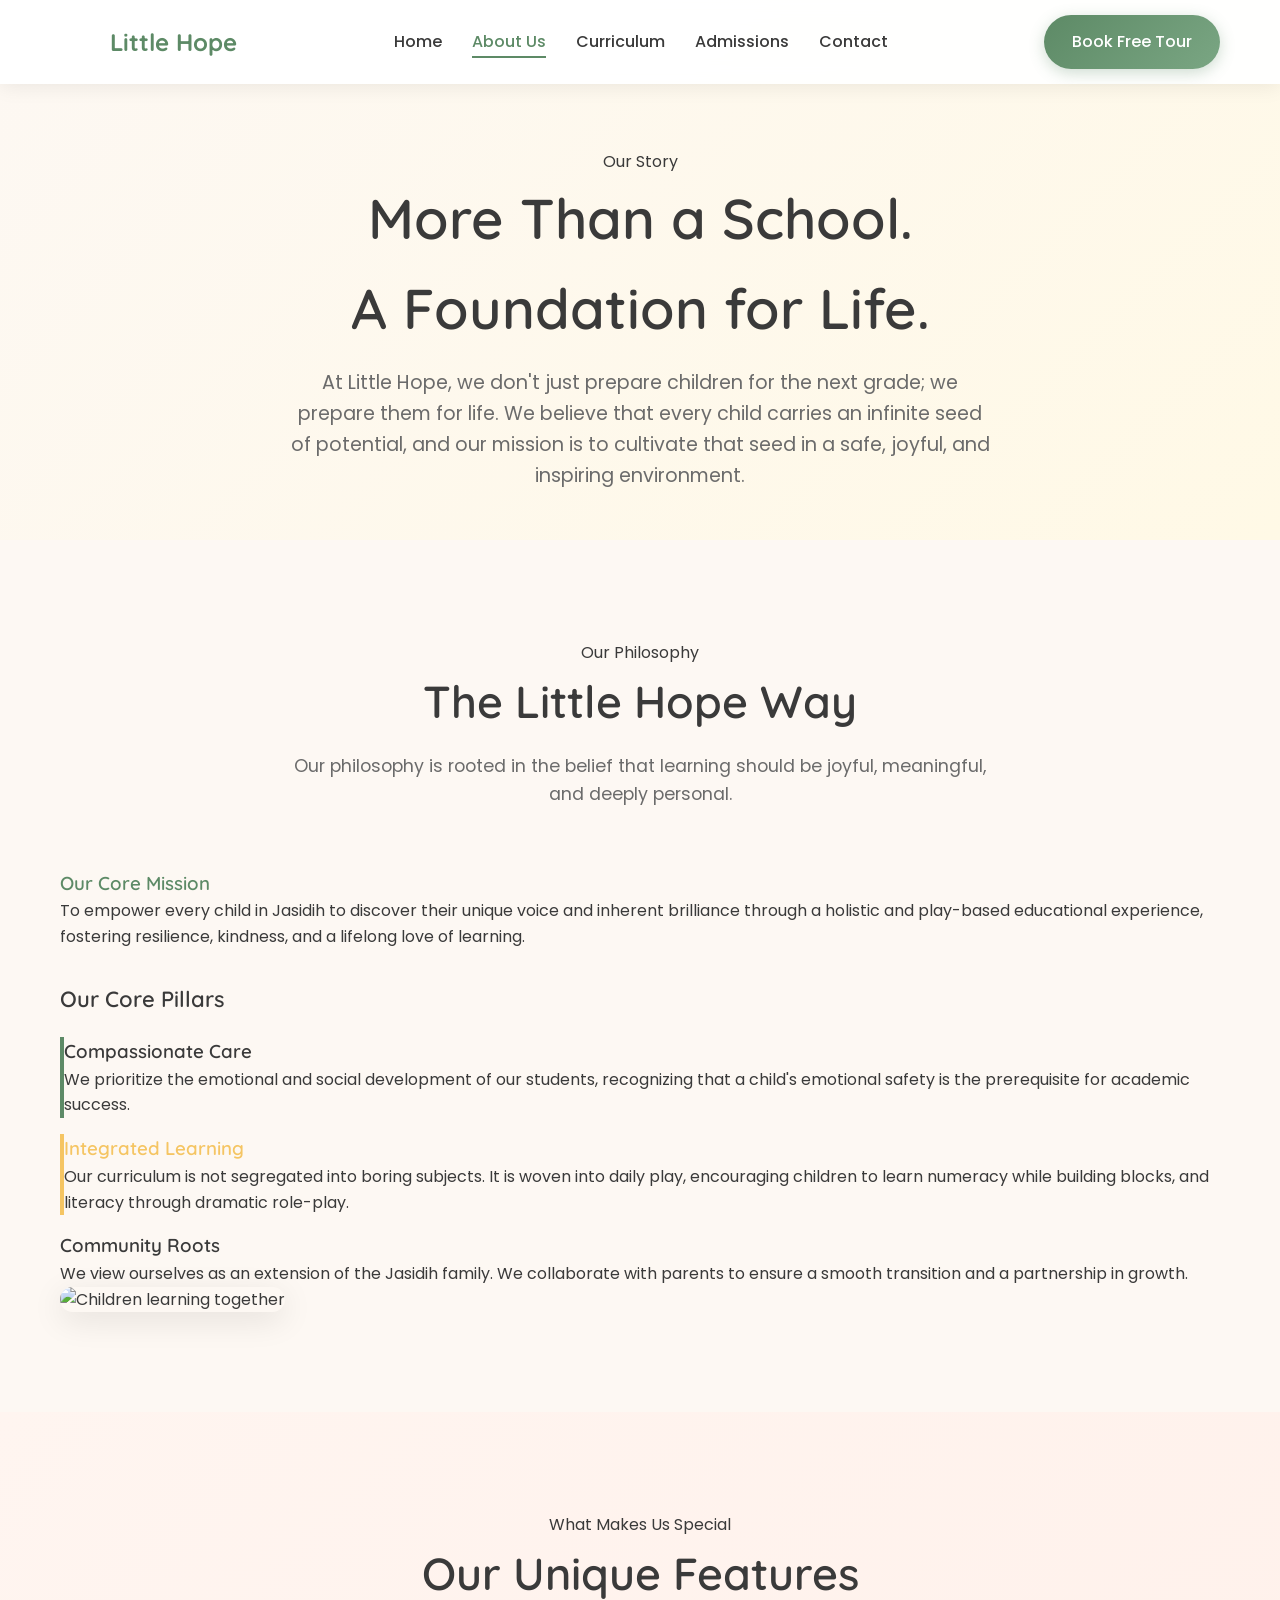
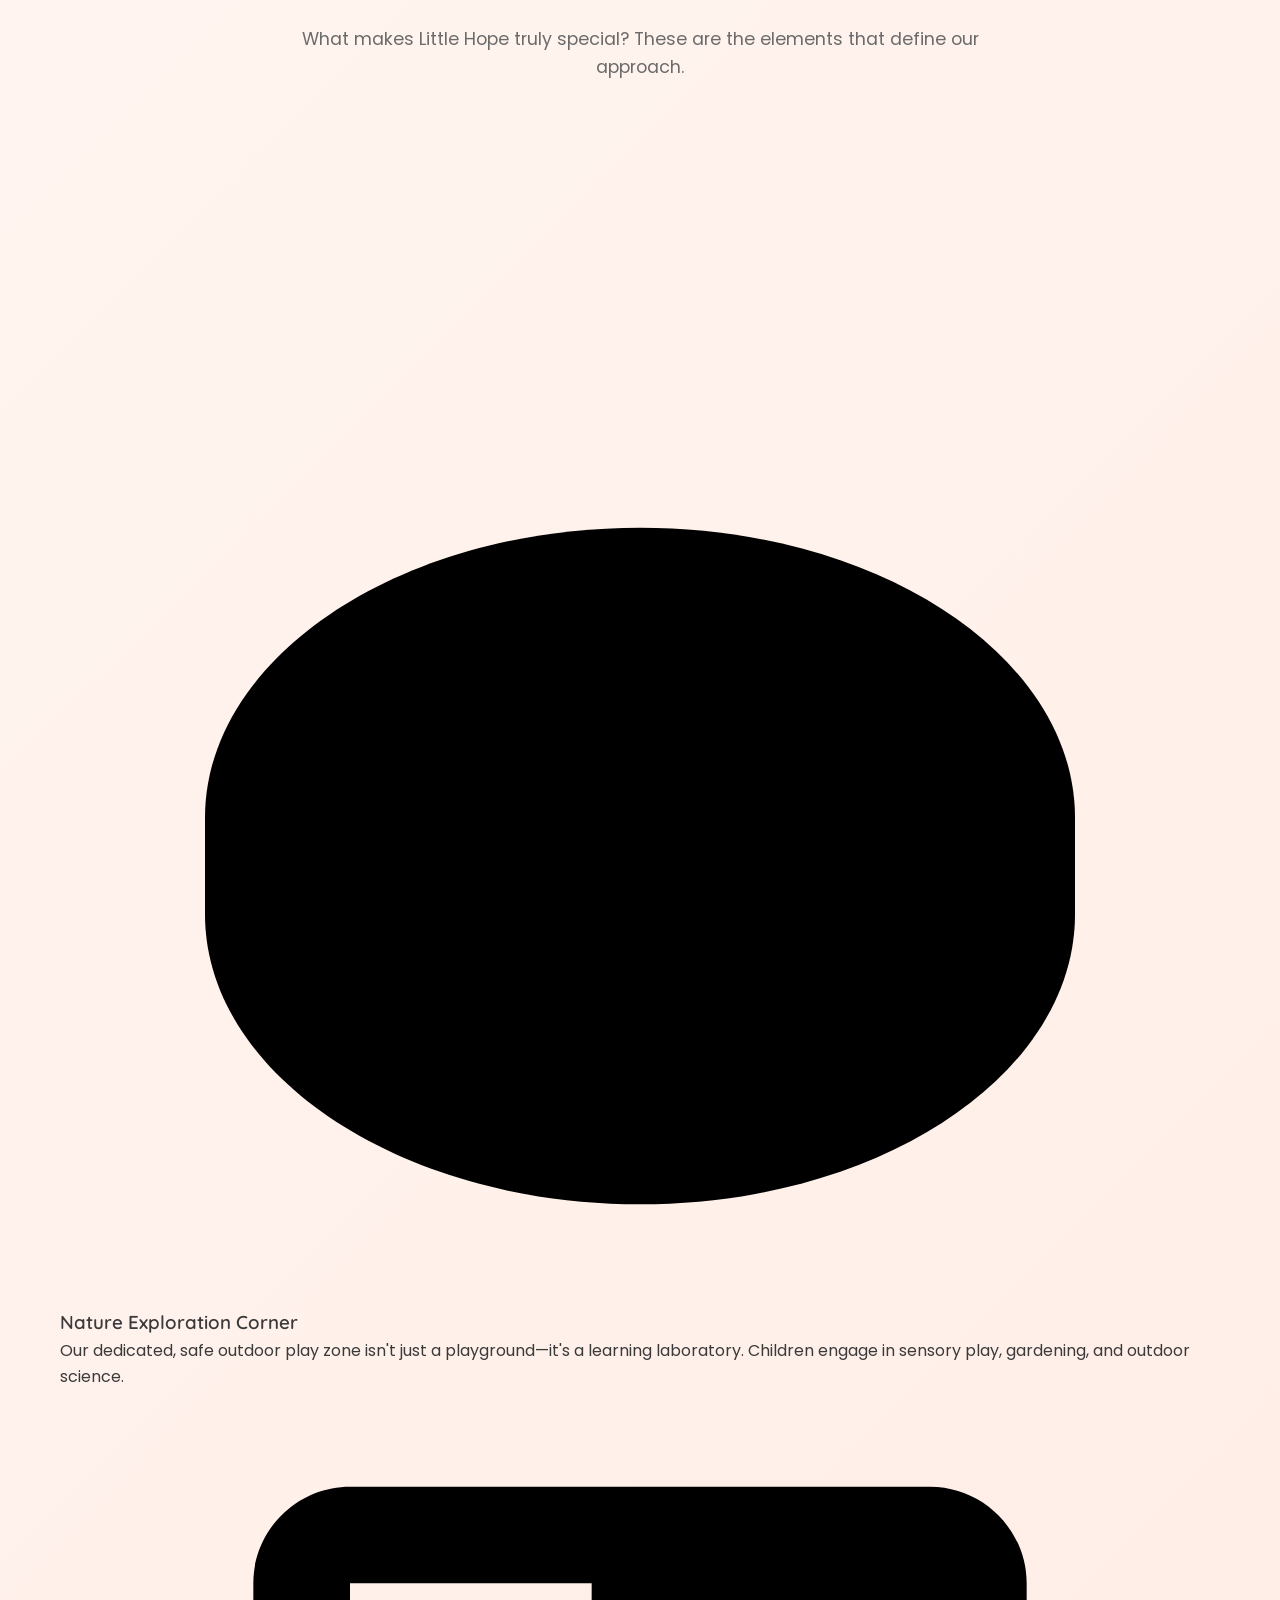
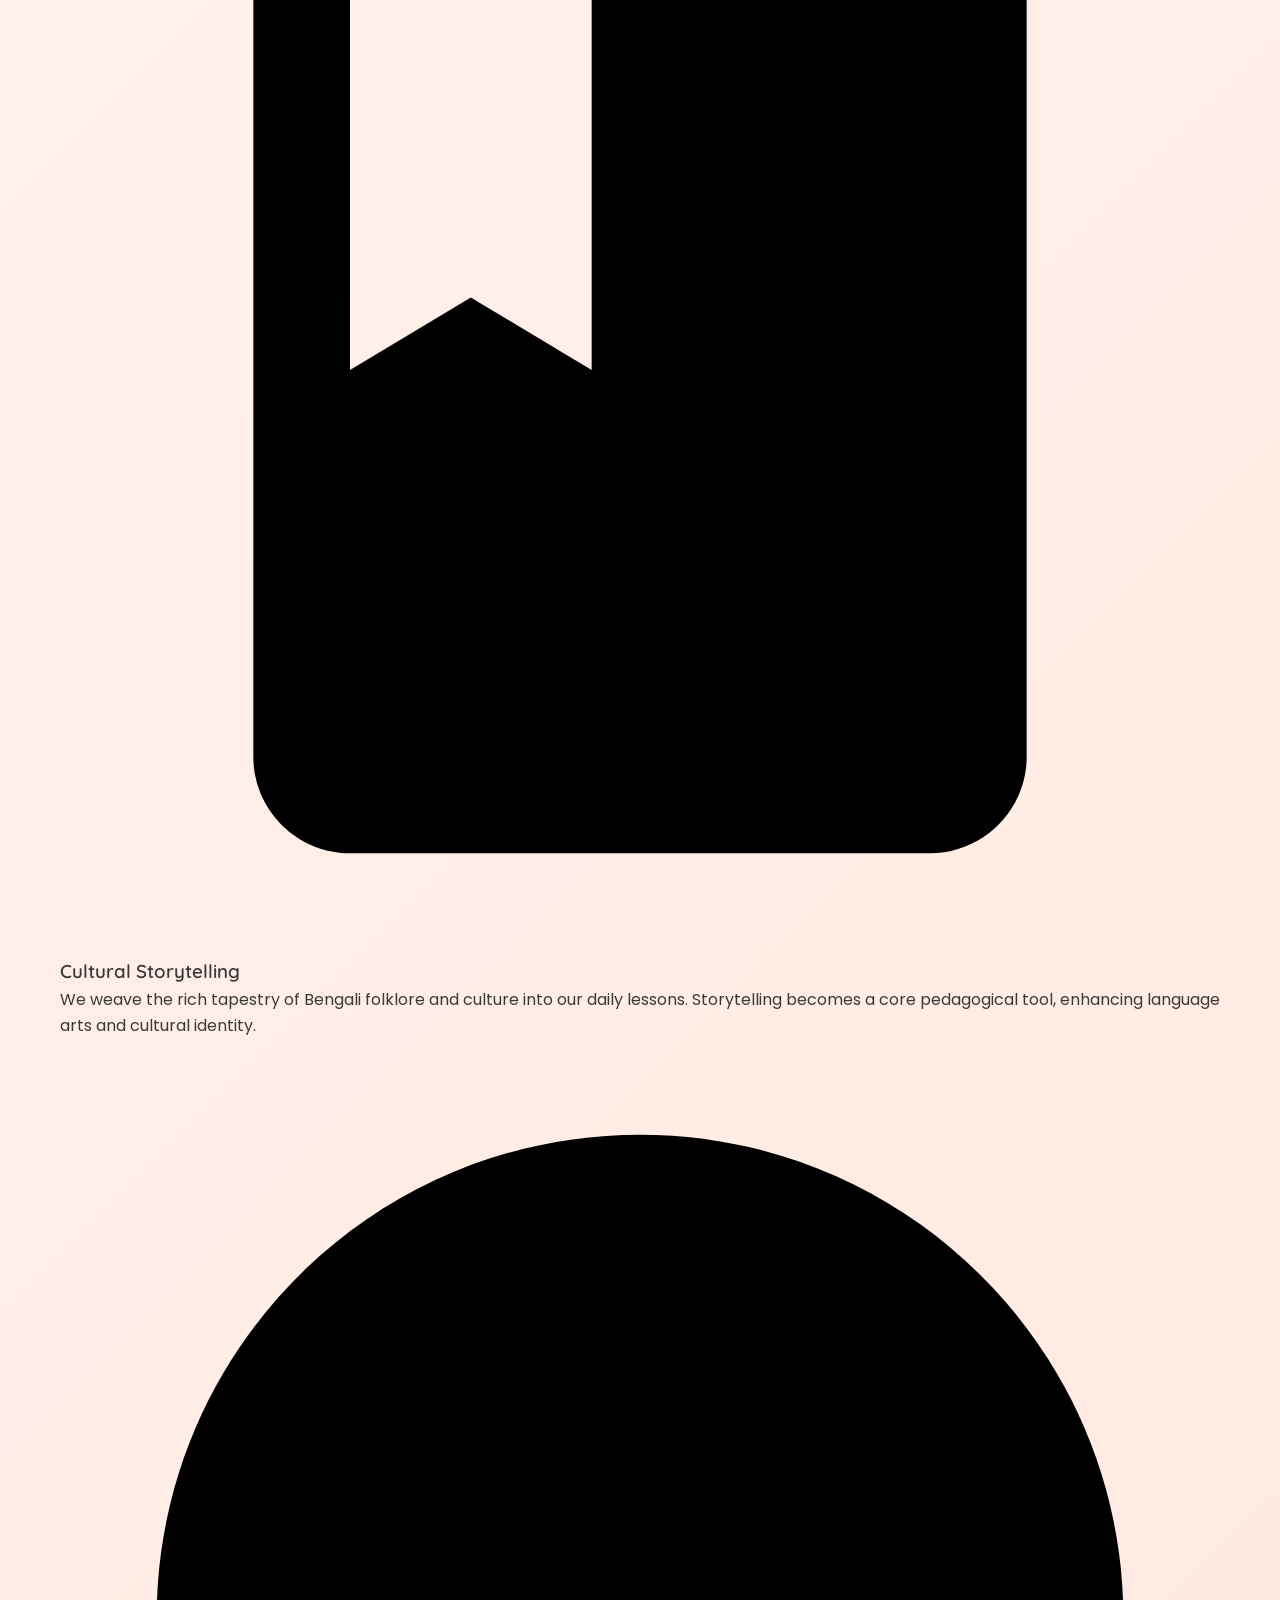
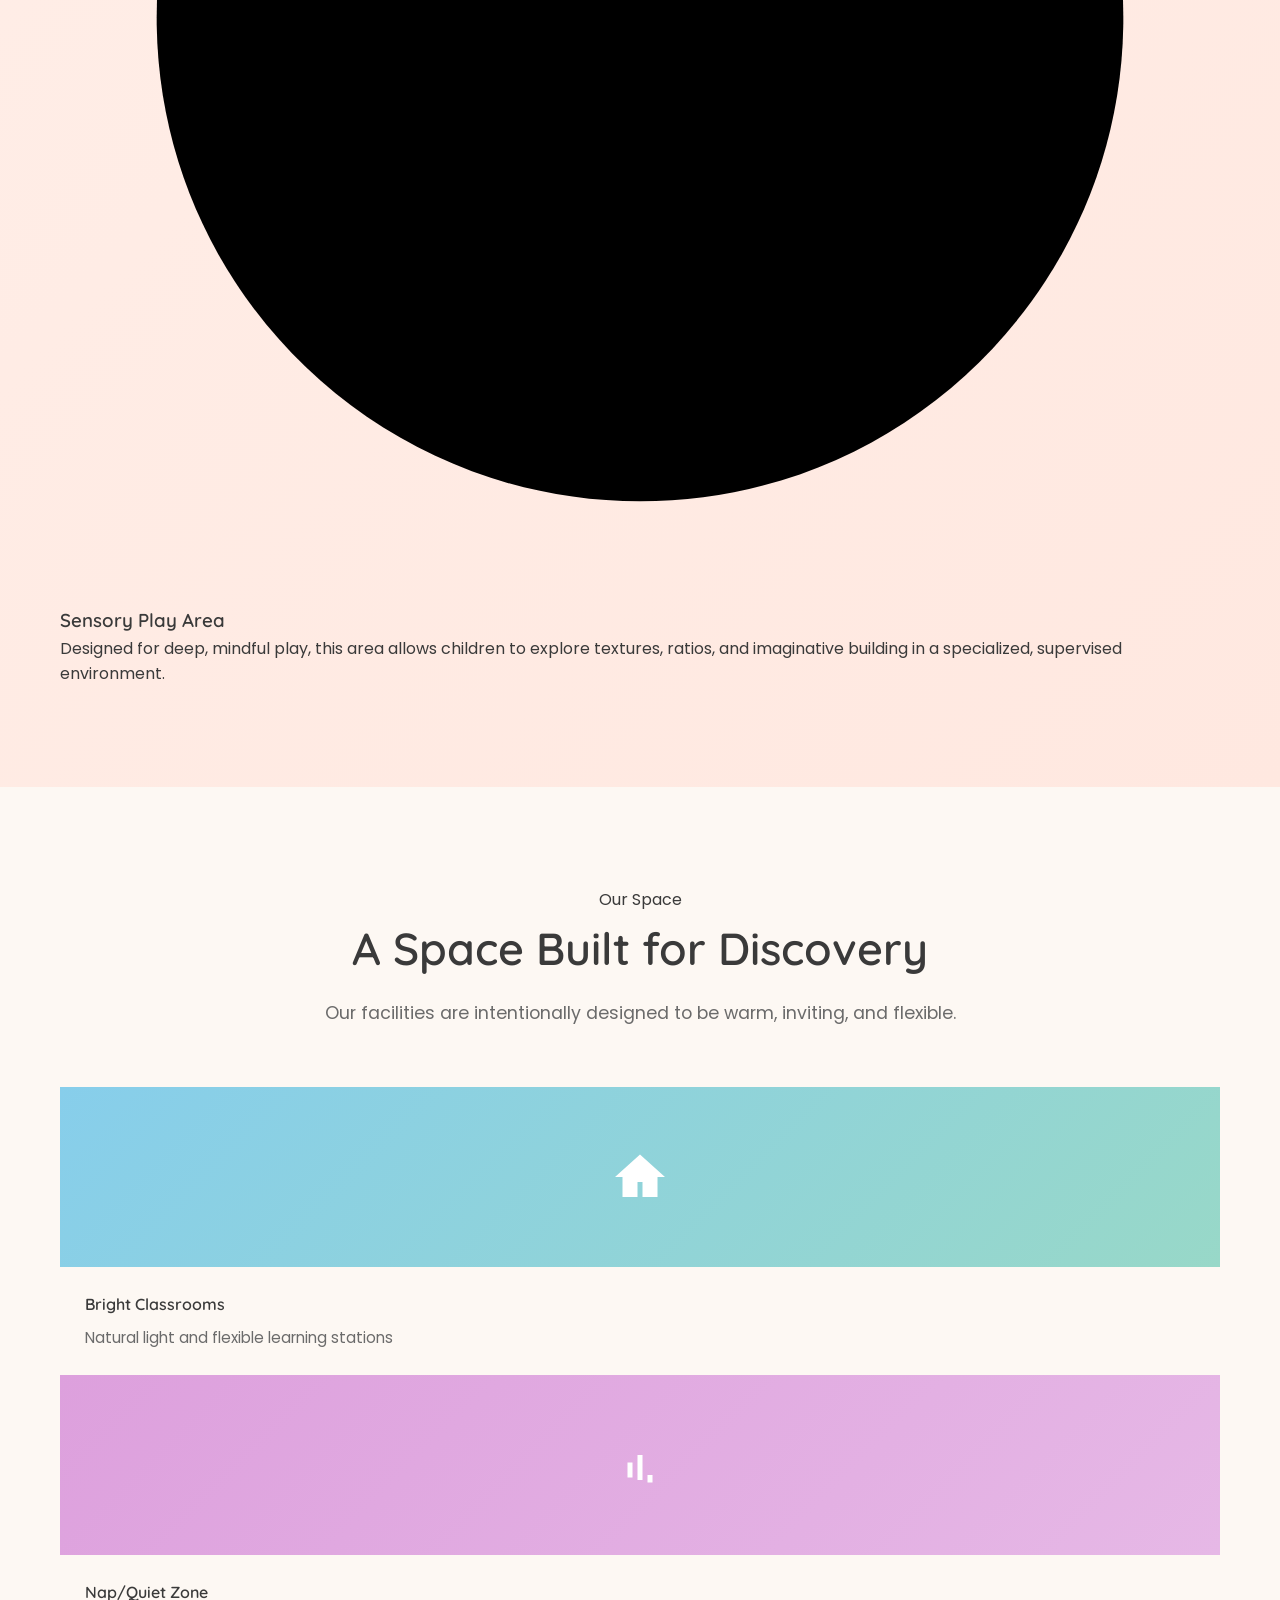
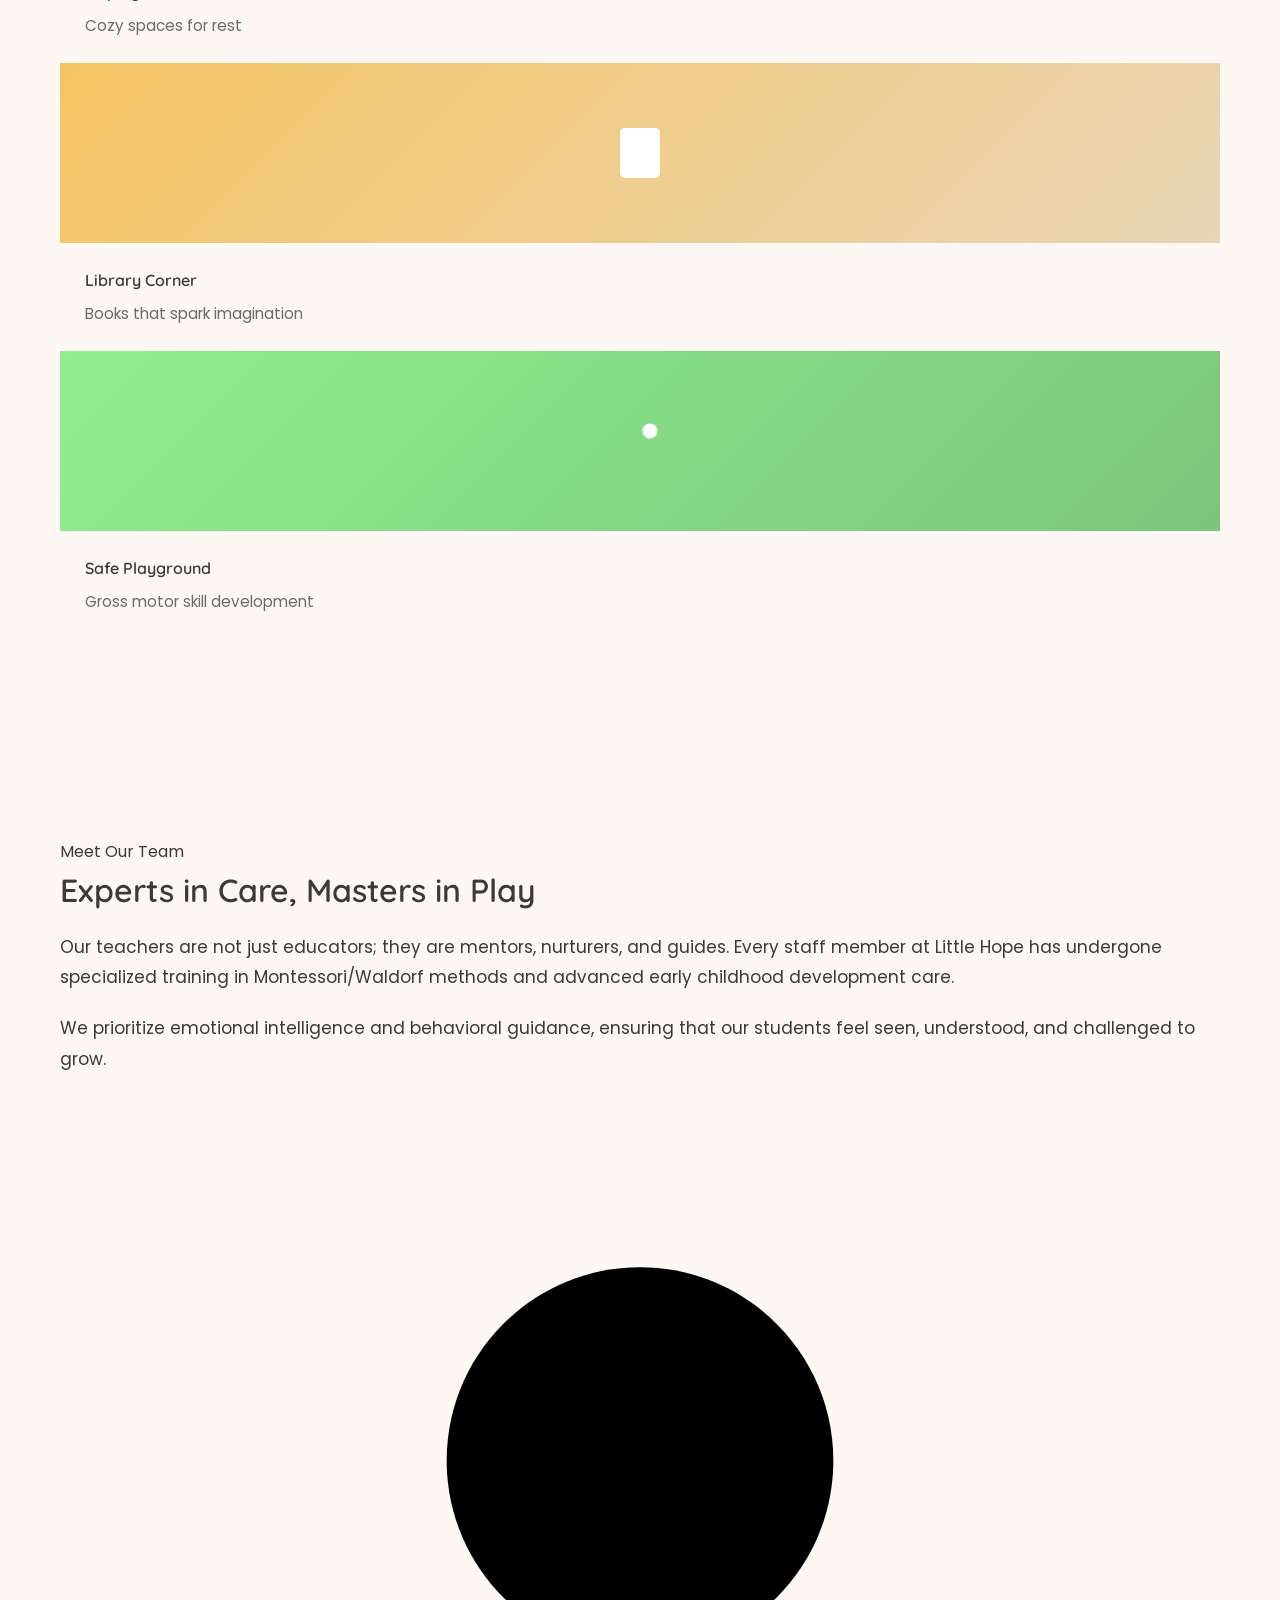
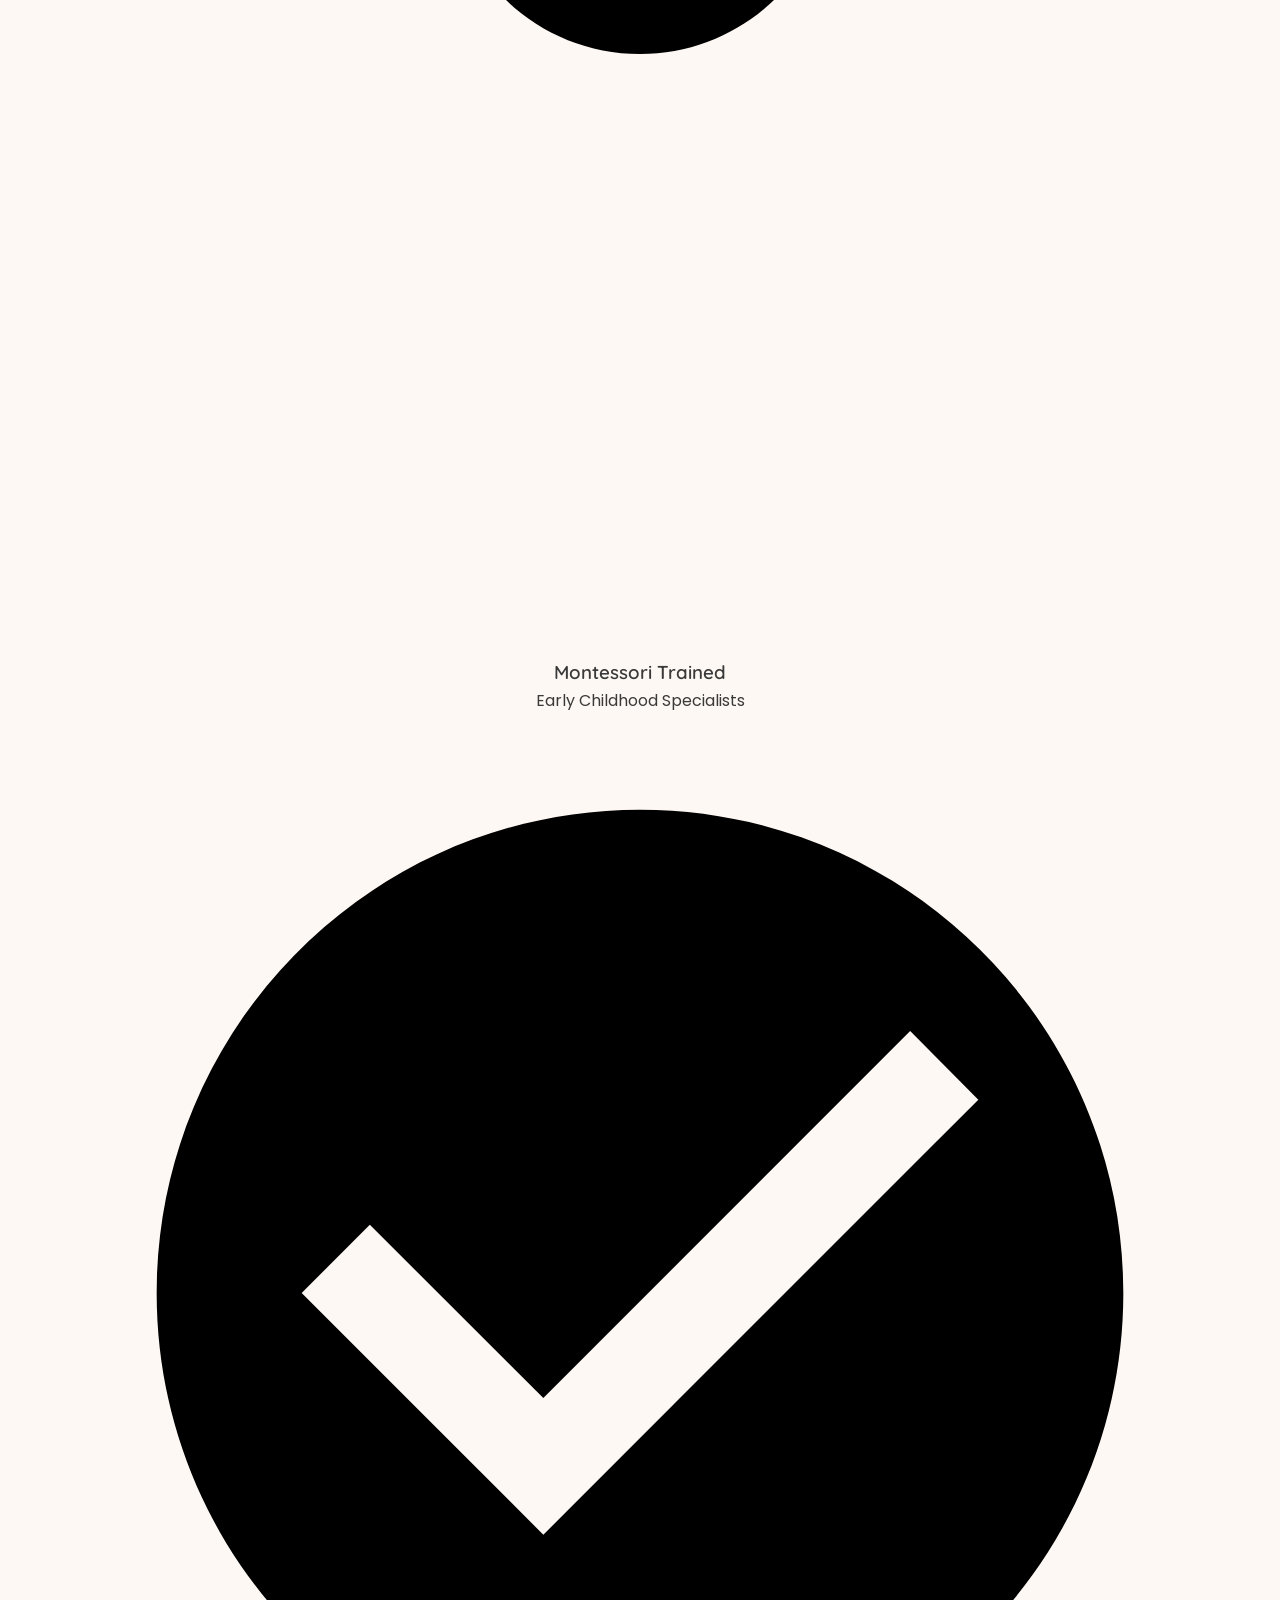
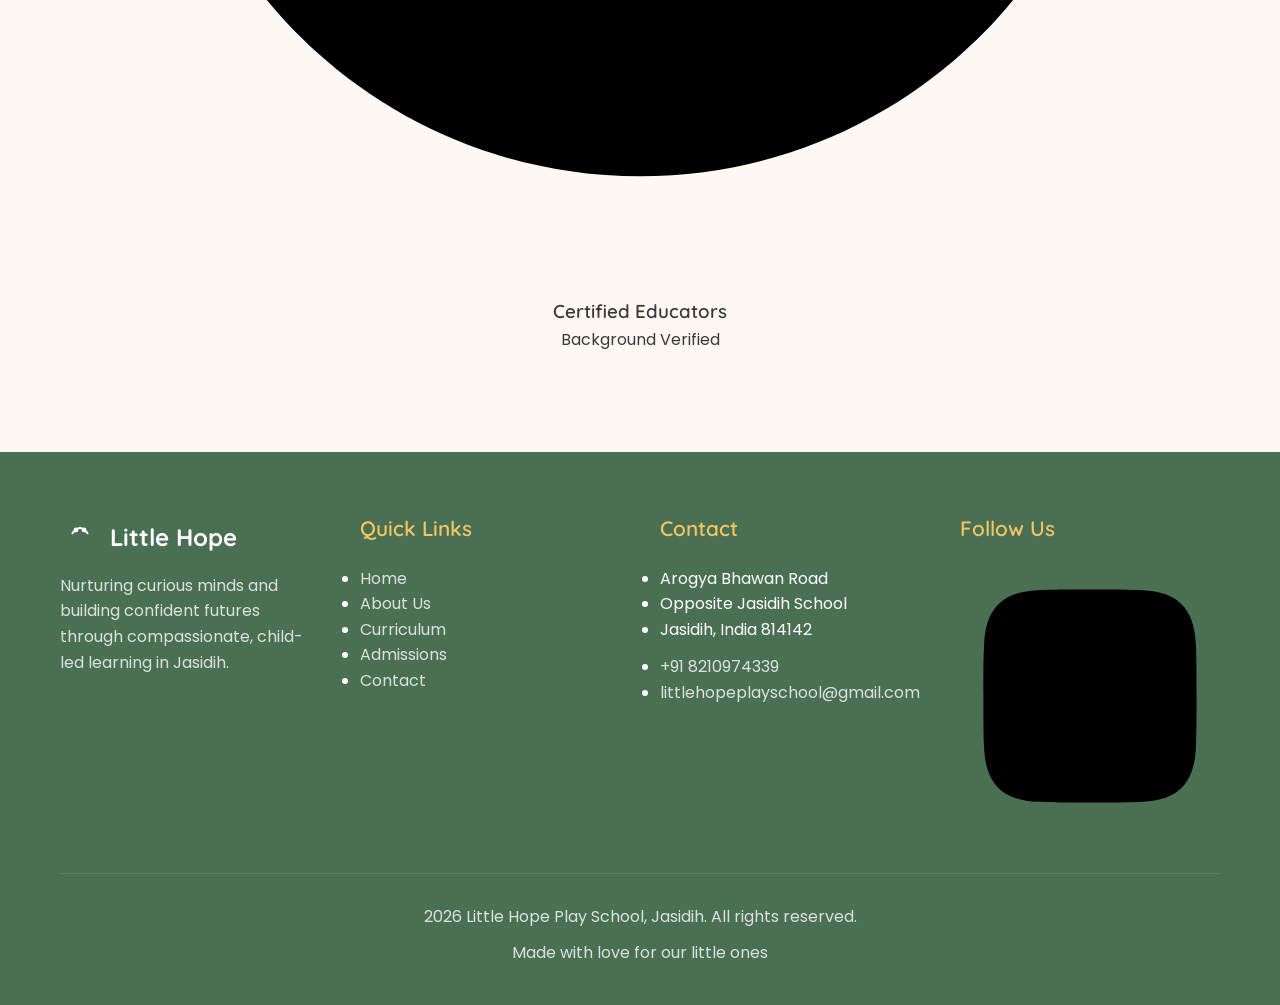
==== commit 83de3666: "Updated website with modern design and colors" ====
--- a/about.html
+++ b/about.html
@@ -11,13 +11,14 @@
     <nav class="navbar">
         <div class="container">
             <a href="index.html" class="logo">
-                <svg viewBox="0 0 100 100">
-                    <circle cx="50" cy="50" r="45" fill="#5D8A66"/>
-                    <path d="M30 55 Q50 25 70 55" stroke="white" stroke-width="4" fill="none"/>
-                    <circle cx="40" cy="45" r="5" fill="white"/>
-                    <circle cx="60" cy="45" r="5" fill="white"/>
-                    <path d="M40 60 Q50 70 60 60" stroke="white" stroke-width="3" fill="none"/>
-                </svg>
+                <div class="logo-icon">
+                    <svg viewBox="0 0 100 100">
+                        <path d="M30 55 Q50 25 70 55" stroke="white" stroke-width="5" fill="none"/>
+                        <circle cx="40" cy="45" r="6" fill="white"/>
+                        <circle cx="60" cy="45" r="6" fill="white"/>
+                        <path d="M40 62 Q50 72 60 62" stroke="white" stroke-width="4" fill="none"/>
+                    </svg>
+                </div>
                 Little Hope
             </a>
             <ul class="nav-links">
@@ -27,11 +28,14 @@
                 <li><a href="admissions.html">Admissions</a></li>
                 <li><a href="contact.html">Contact</a></li>
             </ul>
-            <div class="mobile-menu-btn">
+            <div class="nav-cta">
+                <a href="contact.html" class="btn btn-primary">Book Free Tour</a>
+            </div>
+            <button class="mobile-menu-btn">
                 <span></span>
                 <span></span>
                 <span></span>
-            </div>
+            </button>
         </div>
     </nav>
 
@@ -41,182 +45,173 @@
         <a href="curriculum.html">Curriculum</a>
         <a href="admissions.html">Admissions</a>
         <a href="contact.html">Contact</a>
+        <a href="contact.html" class="btn btn-primary mt-lg">Book Free Tour</a>
     </div>
 
     <section class="hero-page">
         <div class="container">
+            <span class="badge badge-primary">Our Story</span>
             <h1>More Than a School.<br>A Foundation for Life.</h1>
             <p>At Little Hope, we don't just prepare children for the next grade; we prepare them for life. We believe that every child carries an infinite seed of potential, and our mission is to cultivate that seed in a safe, joyful, and inspiring environment.</p>
         </div>
     </section>
 
-    <section class="section philosophy-section">
+    <section class="section section-white">
         <div class="container">
             <div class="section-header">
+                <span class="section-label">Our Philosophy</span>
                 <h2>The Little Hope Way</h2>
                 <p>Our philosophy is rooted in the belief that learning should be joyful, meaningful, and deeply personal.</p>
             </div>
-            <div class="philosophy-content">
-                <div class="philosophy-text animate-on-scroll">
-                    <h3>Our Core Mission</h3>
-                    <p>To empower every child in Jasidih to discover their unique voice and inherent brilliance through a holistic and play-based educational experience, fostering resilience, kindness, and a lifelong love of learning.</p>
-                    <br>
-                    <h3>Our Core Pillars</h3>
-                    <p><strong>Compassionate Care:</strong> We prioritize the emotional and social development of our students, recognizing that a child's emotional safety is the prerequisite for academic success.</p>
-                    <p><strong>Integrated Learning:</strong> Our curriculum is not segregated into boring subjects. It is woven into daily play, encouraging children to learn numeracy while building blocks, and literacy through dramatic role-play.</p>
-                    <p><strong>Community Roots:</strong> We view ourselves as an extension of the Jasidih family. We collaborate with parents to ensure a smooth transition and a partnership in growth.</p>
-                </div>
-                <div class="philosophy-visual animate-on-scroll">
-                    <svg class="tree-visual" viewBox="0 0 300 350">
-                        <defs>
-                            <linearGradient id="trunkGrad" x1="0%" y1="0%" x2="100%" y2="0%">
-                                <stop offset="0%" style="stop-color:#8B6914"/>
-                                <stop offset="50%" style="stop-color:#A67C00"/>
-                                <stop offset="100%" style="stop-color:#8B6914"/>
-                            </linearGradient>
-                            <linearGradient id="leafGrad" x1="0%" y1="0%" x2="0%" y2="100%">
-                                <stop offset="0%" style="stop-color:#5D8A66"/>
-                                <stop offset="100%" style="stop-color:#7AA683"/>
-                            </linearGradient>
-                        </defs>
-                        <rect x="130" y="220" width="40" height="100" fill="url(#trunkGrad)" rx="5"/>
-                        <circle cx="150" cy="140" r="100" fill="url(#leafGrad)" opacity="0.9"/>
-                        <circle cx="100" cy="160" r="50" fill="url(#leafGrad)" opacity="0.7"/>
-                        <circle cx="200" cy="160" r="50" fill="url(#leafGrad)" opacity="0.7"/>
-                        <circle cx="150" cy="80" r="60" fill="url(#leafGrad)" opacity="0.8"/>
-                        <circle cx="150" cy="150" r="20" fill="#F5C563"/>
-                        <text x="150" y="300" text-anchor="middle" fill="#5D8A66" font-size="14" font-weight="600">Growing Together</text>
-                    </svg>
-                </div>
-            </div>
-        </div>
-    </section>
-
-    <section class="section">
+            <div class="grid-2">
+                <div>
+                    <div class="card" style="margin-bottom: 20px;">
+                        <h3 style="color: var(--primary);">Our Core Mission</h3>
+                        <p class="text-mute">To empower every child in Jasidih to discover their unique voice and inherent brilliance through a holistic and play-based educational experience, fostering resilience, kindness, and a lifelong love of learning.</p>
+                    </div>
+                    <h3 style="margin: 32px 0 20px; font-size: 22px;">Our Core Pillars</h3>
+                    <div class="card" style="border-left: 4px solid var(--primary);">
+                        <h3>Compassionate Care</h3>
+                        <p>We prioritize the emotional and social development of our students, recognizing that a child's emotional safety is the prerequisite for academic success.</p>
+                    </div>
+                    <div class="card" style="border-left: 4px solid var(--secondary); margin-top: 16px;">
+                        <h3 style="color: var(--secondary);">Integrated Learning</h3>
+                        <p>Our curriculum is not segregated into boring subjects. It is woven into daily play, encouraging children to learn numeracy while building blocks, and literacy through dramatic role-play.</p>
+                    </div>
+                    <div class="card" style="border-left: 4px solid var(--orange); margin-top: 16px;">
+                        <h3 style="color: var(--orange);">Community Roots</h3>
+                        <p>We view ourselves as an extension of the Jasidih family. We collaborate with parents to ensure a smooth transition and a partnership in growth.</p>
+                    </div>
+                </div>
+                <div>
+                    <img src="https://images.unsplash.com/photo-1503454537195-1dcabb73ffb9?w=500&h=400&fit=crop" alt="Children learning together" style="border-radius: 16px; box-shadow: 0 8px 32px rgba(0,0,0,0.1);">
+                </div>
+            </div>
+        </div>
+    </section>
+
+    <section class="section" style="background: linear-gradient(135deg, #FFF5F0 0%, #FFE8E0 100%);">
         <div class="container">
             <div class="section-header">
+                <span class="section-label">What Makes Us Special</span>
                 <h2>Our Unique Features</h2>
                 <p>What makes Little Hope truly special? These are the elements that define our approach.</p>
             </div>
-            <div class="features-grid">
-                <div class="feature-card animate-on-scroll">
-                    <div class="feature-image">
+            <div class="grid-3">
+                <div class="card">
+                    <div class="card-icon card-icon-pink">
                         <svg viewBox="0 0 24 24">
-                            <path d="M12 22c4.97 0 9-2.69 9-6v-2c0-3.31-4.03-6-9-6s-9 2.69-9 6v2c0 3.31 4.03 6 9 6zm0-12c3.87 0 7 1.79 7 4s-3.13 4-7 4-7-1.79-7-4 3.13-4 7-4zm0-8c5.52 0 10 2.24 10 5s-4.48 5-10 5S2 9.24 2 6s4.48-5 10-5zm0-2c-6.63 0-12 2.69-12 6v2h24v-2c0-3.31-5.37-6-12-6z"/>
-                        </svg>
-                    </div>
-                    <div class="feature-content">
-                        <h3>Nature Exploration Corner</h3>
-                        <p>Our dedicated, safe outdoor play zone isn't just a playground—it's a learning laboratory. Children engage in sensory play, gardening, and outdoor science, connecting them with the wonder of the natural world.</p>
-                    </div>
-                </div>
-                <div class="feature-card animate-on-scroll">
-                    <div class="feature-image" style="background: linear-gradient(135deg, #E8B4B8, #D4949A);">
+                            <path d="M12 22c4.97 0 9-2.69 9-6v-2c0-3.31-4.03-6-9-6s-9 2.69-9 6v2c0 3.31 4.03 6 9 6z"/>
+                        </svg>
+                    </div>
+                    <h3>Nature Exploration Corner</h3>
+                    <p>Our dedicated, safe outdoor play zone isn't just a playground—it's a learning laboratory. Children engage in sensory play, gardening, and outdoor science.</p>
+                </div>
+                <div class="card">
+                    <div class="card-icon card-icon-purple">
                         <svg viewBox="0 0 24 24">
                             <path d="M18 2H6c-1.1 0-2 .9-2 2v16c0 1.1.9 2 2 2h12c1.1 0 2-.9 2-2V4c0-1.1-.9-2-2-2zM6 4h5v8l-2.5-1.5L6 12V4z"/>
                         </svg>
                     </div>
-                    <div class="feature-content">
-                        <h3>Cultural Storytelling Focus</h3>
-                        <p>We weave the rich tapestry of Bengali folklore and culture into our daily lessons. Storytelling becomes a core pedagogical tool, enhancing language arts, critical thinking, and cultural identity.</p>
-                    </div>
-                </div>
-                <div class="feature-card animate-on-scroll">
-                    <div class="feature-image" style="background: linear-gradient(135deg, #F5C563, #E8B060);">
+                    <h3>Cultural Storytelling</h3>
+                    <p>We weave the rich tapestry of Bengali folklore and culture into our daily lessons. Storytelling becomes a core pedagogical tool, enhancing language arts and cultural identity.</p>
+                </div>
+                <div class="card">
+                    <div class="card-icon card-icon-teal">
                         <svg viewBox="0 0 24 24">
-                            <path d="M12 2C6.48 2 2 6.48 2 12s4.48 10 10 10 10-4.48 10-10S17.52 2 12 2zm-1 17.93c-3.95-.49-7-3.85-7-7.93 0-.62.08-1.21.21-1.79L9 15v1c0 1.1.9 2 2 2v1.93zm6.9-2.54c-.26-.81-1-1.39-1.9-1.39h-1v-3c0-.55-.45-1-1-1H8v-2h2c.55 0 1-.45 1-1V7h2c1.1 0 2-.9 2-2v-.41c2.93 1.19 5 4.06 5 7.41 0 2.08-.8 3.97-2.1 5.39z"/>
-                        </svg>
-                    </div>
-                    <div class="feature-content">
-                        <h3>Specialized Play-Sand & Sensory Area</h3>
-                        <p>Designed for deep, mindful play, this area allows children to explore textures, ratios, and imaginative building in a specialized, supervised environment.</p>
-                    </div>
-                </div>
-            </div>
-        </div>
-    </section>
-
-    <section class="section" style="background: var(--cream);">
+                            <path d="M12 2C6.48 2 2 6.48 2 12s4.48 10 10 10 10-4.48 10-10S17.52 2 12 2z"/>
+                        </svg>
+                    </div>
+                    <h3>Sensory Play Area</h3>
+                    <p>Designed for deep, mindful play, this area allows children to explore textures, ratios, and imaginative building in a specialized, supervised environment.</p>
+                </div>
+            </div>
+        </div>
+    </section>
+
+    <section class="section section-white">
         <div class="container">
             <div class="section-header">
+                <span class="section-label">Our Space</span>
                 <h2>A Space Built for Discovery</h2>
-                <p>Our facilities are intentionally designed to be warm, inviting, and flexible, allowing different learning modalities to thrive.</p>
-            </div>
-            <div class="facilities-gallery">
-                <div class="facility-item animate-on-scroll">
+                <p>Our facilities are intentionally designed to be warm, inviting, and flexible.</p>
+            </div>
+            <div class="grid-4">
+                <div class="facility-card">
                     <div class="facility-image" style="background: linear-gradient(135deg, #87CEEB, #98D8C8);">
-                        <svg viewBox="0 0 24 24">
-                            <path d="M12 3L2 12h3v8h6v-6h2v6h6v-8h3L12 3zm0 8c-1.1 0-2-.9-2-2s.9-2 2-2 2 .9 2 2-.9 2-2 2z"/>
-                        </svg>
-                    </div>
-                    <div class="facility-info">
-                        <h4>Bright, Large Classrooms</h4>
-                        <p>Equipped with natural light and flexible learning stations designed for collaborative and individual activities.</p>
-                    </div>
-                </div>
-                <div class="facility-item animate-on-scroll">
+                        <svg viewBox="0 0 24 24" fill="white">
+                            <path d="M12 3L2 12h3v8h6v-6h2v6h6v-8h3L12 3z"/>
+                        </svg>
+                    </div>
+                    <div class="facility-info">
+                        <h4>Bright Classrooms</h4>
+                        <p>Natural light and flexible learning stations</p>
+                    </div>
+                </div>
+                <div class="facility-card">
                     <div class="facility-image" style="background: linear-gradient(135deg, #DDA0DD, #E6B8E6);">
-                        <svg viewBox="0 0 24 24">
-                            <path d="M9 11H7v6h2v-6zm4-3h-2v10h2V8zm4 8h-2v3h2v-3zm4-8h-2v7h2V5zm-8 0H9v3h2V5z"/>
-                        </svg>
-                    </div>
-                    <div class="facility-info">
-                        <h4>Dedicated Nap/Quiet Zone</h4>
-                        <p>Essential for respecting the natural rhythms of young learners with cozy spaces for rest and rejuvenation.</p>
-                    </div>
-                </div>
-                <div class="facility-item animate-on-scroll">
+                        <svg viewBox="0 0 24 24" fill="white">
+                            <path d="M9 11H7v6h2v-6zm4-3h-2v10h2V8zm4 8h-2v3h2v-3z"/>
+                        </svg>
+                    </div>
+                    <div class="facility-info">
+                        <h4>Nap/Quiet Zone</h4>
+                        <p>Cozy spaces for rest</p>
+                    </div>
+                </div>
+                <div class="facility-card">
                     <div class="facility-image" style="background: linear-gradient(135deg, #F5C563, #E8D5B7);">
-                        <svg viewBox="0 0 24 24">
-                            <path d="M18 2H6c-1.1 0-2 .9-2 2v16c0 1.1.9 2 2 2h12c1.1 0 2-.9 2-2V4c0-1.1-.9-2-2-2zM9 4h2v5l-1-.75L9 9V4zm6 16H9v-5l1 .75 1 .75V20zm0-6h-2v-2h2v2zm0-4H9v-2h6v2z"/>
-                        </svg>
-                    </div>
-                    <div class="facility-info">
-                        <h4>Indoor Library Corner</h4>
-                        <p>A cozy, curated space stocked with books that spark imagination and foster a love for reading.</p>
-                    </div>
-                </div>
-                <div class="facility-item animate-on-scroll">
+                        <svg viewBox="0 0 24 24" fill="white">
+                            <path d="M18 2H6c-1.1 0-2 .9-2 2v16c0 1.1.9 2 2 2h12c1.1 0 2-.9 2-2V4c0-1.1-.9-2-2-2z"/>
+                        </svg>
+                    </div>
+                    <div class="facility-info">
+                        <h4>Library Corner</h4>
+                        <p>Books that spark imagination</p>
+                    </div>
+                </div>
+                <div class="facility-card">
                     <div class="facility-image" style="background: linear-gradient(135deg, #90EE90, #7BC67B);">
-                        <svg viewBox="0 0 24 24">
-                            <path d="M13.5 5.5c1.1 0 2-.9 2-2s-.9-2-2-2-2 .9-2 2 .9 2 2 2zm4 5.28c-1.23-.37-2.22-1.17-2.8-2.18l-1-1.6c-.41-.65-1.11-1-1.84-1-.78 0-1.59.5-1.78 1.44S7 23 7 23h2.1l1.8-8 2.1 2v6h2v-7.5l-2.1-2 .6-3c1 1.15 2.41 2.01 4 2.34V23H19V9.78c-.52-.28-1.08-.52-1.5-.77zM16.5 3c-1.93 0-3.5 1.57-3.5 3.5s1.57 3.5 3.5 3.5 3.5-1.57 3.5-3.5-1.57-3.5-3.5-3.5zm0 5.5c-.55 0-1-.45-1-1s.45-1 1-1 1 .45 1 1-.45 1-1 1z"/>
+                        <svg viewBox="0 0 24 24" fill="white">
+                            <path d="M16 11c1.66 0 2.99-1.34 2.99-3S17.66 5 16 5s-3 1.34-3 3 1.34 3 3 3z"/>
                         </svg>
                     </div>
                     <div class="facility-info">
                         <h4>Safe Playground</h4>
-                        <p>Safety-certified, colorful, and promoting gross motor skills with age-appropriate equipment.</p>
-                    </div>
-                </div>
-            </div>
-        </div>
-    </section>
-
-    <section class="section educators-section">
-        <div class="container">
-            <div class="educators-content">
-                <div class="educators-text animate-on-scroll">
-                    <h3>Experts in Care, Masters in Play</h3>
-                    <p>Our teachers are not just educators; they are mentors, nurturers, and guides. Every staff member at Little Hope has undergone specialized training in Montessori/Waldorf methods and advanced early childhood development care.</p>
-                    <p>We prioritize emotional intelligence and behavioral guidance, ensuring that our students feel seen, understood, and challenged to grow.</p>
-                </div>
-                <div class="educators-visual animate-on-scroll">
-                    <div class="educator-card">
-                        <div class="educator-avatar">
+                        <p>Gross motor skill development</p>
+                    </div>
+                </div>
+            </div>
+        </div>
+    </section>
+
+    <section class="section section-soft">
+        <div class="container">
+            <div class="grid-2">
+                <div>
+                    <span class="section-label">Meet Our Team</span>
+                    <h2 style="font-size: 32px; margin-bottom: 16px;">Experts in Care, Masters in Play</h2>
+                    <p class="text-mute" style="font-size: 17px; line-height: 1.8; margin-bottom: 20px;">Our teachers are not just educators; they are mentors, nurturers, and guides. Every staff member at Little Hope has undergone specialized training in Montessori/Waldorf methods and advanced early childhood development care.</p>
+                    <p class="text-mute" style="font-size: 17px; line-height: 1.8;">We prioritize emotional intelligence and behavioral guidance, ensuring that our students feel seen, understood, and challenged to grow.</p>
+                </div>
+                <div class="grid-2">
+                    <div class="card" style="text-align: center;">
+                        <div class="card-icon card-icon-blue" style="margin: 0 auto 16px;">
                             <svg viewBox="0 0 24 24">
-                                <path d="M12 12c2.21 0 4-1.79 4-4s-1.79-4-4-4-4 1.79-4 4 1.79 4 4 4zm0 2c-2.67 0-8 1.34-8 4v2h16v-2c0-2.66-5.33-4-8-4z"/>
+                                <path d="M12 12c2.21 0 4-1.79 4-4s-1.79-4-4-4-4 1.79-4 4 1.79 4 4 4z"/>
                             </svg>
                         </div>
-                        <h4>Montessori Trained</h4>
-                        <span>Early Childhood Specialists</span>
-                    </div>
-                    <div class="educator-card">
-                        <div class="educator-avatar" style="background: linear-gradient(135deg, var(--secondary), var(--accent));">
+                        <h3>Montessori Trained</h3>
+                        <p class="text-mute">Early Childhood Specialists</p>
+                    </div>
+                    <div class="card" style="text-align: center;">
+                        <div class="card-icon card-icon-green" style="margin: 0 auto 16px;">
                             <svg viewBox="0 0 24 24">
                                 <path d="M12 2C6.48 2 2 6.48 2 12s4.48 10 10 10 10-4.48 10-10S17.52 2 12 2zm-2 15l-5-5 1.41-1.41L10 14.17l7.59-7.59L19 8l-9 9z"/>
                             </svg>
                         </div>
-                        <h4>Certified Educators</h4>
-                        <span>Background Verified</span>
+                        <h3>Certified Educators</h3>
+                        <p class="text-mute">Background Verified</p>
                     </div>
                 </div>
             </div>
@@ -226,32 +221,53 @@
     <footer class="footer">
         <div class="container">
             <div class="footer-grid">
-                <div>
-                    <h4>Little Hope Play School</h4>
+                <div class="footer-brand">
+                    <a href="index.html" class="logo" style="color: var(--on-primary);">
+                        <div class="logo-icon">
+                            <svg viewBox="0 0 100 100">
+                                <path d="M30 55 Q50 25 70 55" stroke="white" stroke-width="5" fill="none"/>
+                                <circle cx="40" cy="45" r="6" fill="white"/>
+                                <circle cx="60" cy="45" r="6" fill="white"/>
+                            </svg>
+                        </div>
+                        Little Hope
+                    </a>
                     <p>Nurturing curious minds and building confident futures through compassionate, child-led learning in Jasidih.</p>
                 </div>
                 <div>
                     <h4>Quick Links</h4>
-                    <p><a href="index.html">Home</a></p>
-                    <p><a href="about.html">About Us</a></p>
-                    <p><a href="curriculum.html">Curriculum</a></p>
-                    <p><a href="admissions.html">Admissions</a></p>
-                    <p><a href="contact.html">Contact</a></p>
+                    <ul class="footer-links">
+                        <li><a href="index.html">Home</a></li>
+                        <li><a href="about.html">About Us</a></li>
+                        <li><a href="curriculum.html">Curriculum</a></li>
+                        <li><a href="admissions.html">Admissions</a></li>
+                        <li><a href="contact.html">Contact</a></li>
+                    </ul>
+                </div>
+                <div>
+                    <h4>Contact</h4>
+                    <ul class="footer-links">
+                        <li>Arogya Bhawan Road</li>
+                        <li>Opposite Jasidih School</li>
+                        <li>Jasidih, India 814142</li>
+                        <li style="margin-top: 12px;"><a href="tel:+918210974339">+91 8210974339</a></li>
+                        <li><a href="mailto:littlehopeplayschool@gmail.com">littlehopeplayschool@gmail.com</a></li>
+                    </ul>
                 </div>
                 <div>
                     <h4>Follow Us</h4>
-                    <p><a href="https://instagram.com/little_hope_jasidih" target="_blank">Instagram: @little_hope_jasidih</a></p>
-                </div>
-                <div>
-                    <h4>Contact Us</h4>
-                    <p>Arogya Bhawan Road, Opposite Jasidih School</p>
-                    <p>Jasidih, India 814142</p>
-                    <p>Phone: +91 8210974339</p>
-                    <p>Email: littlehopeplayschool@gmail.com</p>
+                    <div class="footer-social">
+                        <a href="https://instagram.com/little_hope_jasidih" target="_blank">
+                            <svg viewBox="0 0 24 24">
+                                <path d="M12 2.163c3.204 0 3.584.012 4.85.07 3.252.148 4.771 1.691 4.919 4.919.058 1.265.069 1.645.069 4.849 0 3.205-.012 3.584-.069 4.849-.149 3.225-1.664 4.771-4.919 4.919-1.266.058-1.644.07-4.85.07-3.204 0-3.584-.012-4.849-.07-3.26-.149-4.771-1.699-4.919-4.92-.058-1.265-.07-1.644-.07-4.849 0-3.204.013-3.583.07-4.849.149-3.227 1.664-4.771 4.919-4.919 1.266-.057 1.645-.069 4.849-.069z"/>
+                            </svg>
+                        </a>
+                    </div>
                 </div>
             </div>
             <div class="footer-bottom">
-                <p>&copy; 2026 Little Hope Play School, Jasidih. All rights reserved.</p>
+                <p>2026 Little Hope Play School, Jasidih. All rights reserved.</p>
+                <p>Made with love for our little ones</p>
             </div>
         </div>
     </footer>
--- a/css/style.css
+++ b/css/style.css
@@ -1170,6 +1170,205 @@
     .contact-form {
         padding: 25px;
     }
+
+    .hero h1 {
+        font-size: 2rem;
+    }
+
+    .hero p {
+        font-size: 1rem;
+    }
+
+    .section-header h2 {
+        font-size: 1.8rem;
+    }
+
+    .section-header p {
+        font-size: 1rem;
+    }
+
+    .btn {
+        padding: 12px 24px;
+        font-size: 0.9rem;
+    }
+
+    .hero-btns {
+        flex-direction: column;
+        gap: 10px;
+    }
+
+    .hero-btns .btn {
+        width: 100%;
+        justify-content: center;
+    }
+
+    .footer-grid {
+        grid-template-columns: 1fr;
+        text-align: center;
+    }
+
+    .footer h4 {
+        font-size: 1.1rem;
+    }
+
+    .testimonial-card {
+        flex: 0 0 280px;
+    }
+
+    .testimonials-slider {
+        padding: 10px 0;
+    }
+
+    .step-card {
+        margin-bottom: 20px;
+    }
+
+    .info-grid {
+        grid-template-columns: 1fr;
+    }
+
+    .contact-details {
+        gap: 15px;
+    }
+
+    .contact-item {
+        flex-direction: column;
+        align-items: center;
+        text-align: center;
+    }
+
+    .contact-icon {
+        margin-bottom: 10px;
+    }
+
+    .contact-form input,
+    .contact-form select,
+    .contact-form textarea {
+        font-size: 16px;
+    }
+
+    .facilities-gallery {
+        grid-template-columns: 1fr;
+    }
+
+    .facility-image {
+        height: 150px;
+    }
+
+    .philosophy-visual .tree-visual {
+        width: 200px;
+        height: 250px;
+    }
+
+    .program-details {
+        gap: 15px;
+    }
+
+    .program-detail-item {
+        padding: 15px;
+    }
+
+    .feature-card {
+        margin-bottom: 20px;
+    }
+
+    .pillar-card {
+        padding: 30px 20px;
+    }
+
+    .domain-card {
+        padding: 25px;
+    }
+}
+
+@media (max-width: 480px) {
+    .navbar {
+        padding: 10px 0;
+    }
+
+    .logo {
+        font-size: 1.2rem;
+    }
+
+    .logo svg {
+        width: 32px;
+        height: 32px;
+    }
+
+    .hero-page {
+        min-height: 50vh;
+        padding-top: 80px;
+    }
+
+    .hero-page h1 {
+        font-size: 1.8rem;
+    }
+
+    .hero-page p {
+        font-size: 0.95rem;
+    }
+
+    .section-header {
+        margin-bottom: 40px;
+    }
+
+    .section-header h2 {
+        font-size: 1.5rem;
+    }
+
+    .pillar-icon {
+        width: 60px;
+        height: 60px;
+    }
+
+    .pillar-icon svg {
+        width: 30px;
+        height: 30px;
+    }
+
+    .pillar-card h3 {
+        font-size: 1.2rem;
+    }
+
+    .pillar-card p {
+        font-size: 0.9rem;
+    }
+
+    .testimonial-card {
+        flex: 0 0 250px;
+        padding: 25px;
+    }
+
+    .author-avatar {
+        width: 40px;
+        height: 40px;
+        font-size: 0.9rem;
+    }
+
+    .location-map iframe {
+        height: 250px;
+    }
+
+    .contact-map iframe {
+        height: 200px;
+    }
+
+    .educator-card {
+        padding: 20px;
+    }
+
+    .educator-avatar {
+        width: 60px;
+        height: 60px;
+    }
+
+    .form-group {
+        margin-bottom: 15px;
+    }
+
+    .form-group label {
+        font-size: 0.9rem;
+    }
 }
 
 @keyframes fadeInUp {
